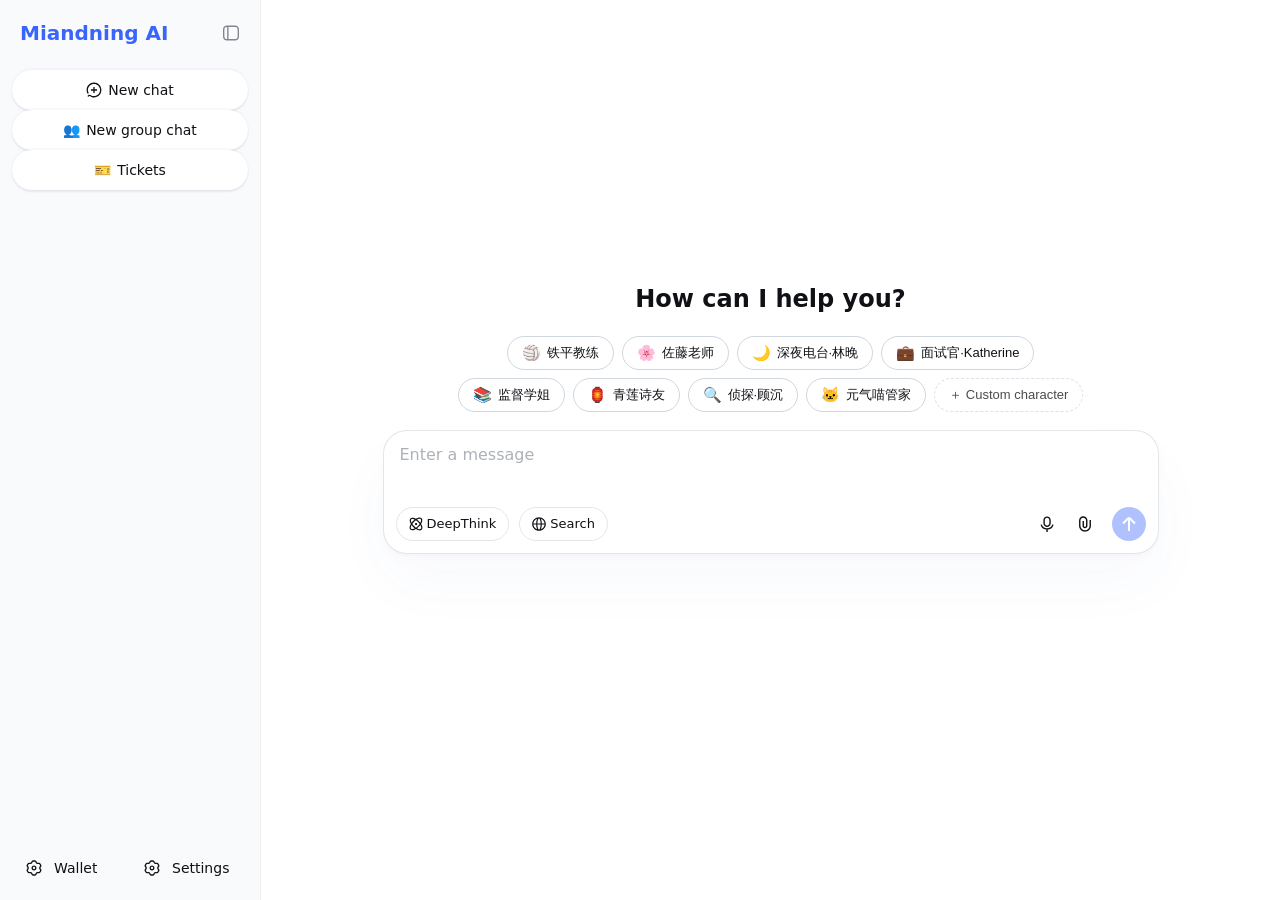
==== static/index.html @ e11ff654 "fix(ui): v28——群聊面板全屏化+计费小字全部移除 站长反馈两项： - 面板全屏化：inset:0 铺满视口（原 860×620 居中浮窗），观感对齐单聊页面，   基础字号 14→15，侧" ====
<!doctype html><html lang="zh-CN"><head><meta charset="utf-8"><meta name="viewport" content="width=device-width,initial-scale=1"><meta name="theme-color" content="#ffffff"><title>Miandning AI</title><meta content="0.1.1" name="application-version"><script defer src="static/js/main.fe540c12.js"></script><script defer src="static/js/group-chat.v6.js"></script><link href="static/css/main.56567ac0.css" rel="stylesheet"></head><body><div id="root"></div></body></html>
---- static/static/css/main.56567ac0.css ----
.trigger-_94788{display:contents}.tooltip-_94788{z-index:2000;box-sizing:border-box;background-color:var(--dsw-alias-tooltip-bg);max-width:calc(100vw - 28px);color:var(--dsw-static-neutral-bluish-00);pointer-events:none;border-radius:10px;padding:4px 8px;font-size:12px;line-height:1.5;position:fixed}[data-ds-dark-theme] .tooltip-_94788{color:var(--dsw-alias-label-primary);box-shadow:0 6px 16px rgba(0,0,0,.08),0 3px 6px -4px rgba(0,0,0,.12),0 9px 28px 8px rgba(0,0,0,.05)}.button-_7c3cd{cursor:pointer;transition:background-color var(--ds-transition-duration) var(--ds-ease-in-out);background-color:transparent;border:none;border-radius:50%;outline:none;flex-shrink:0;justify-content:center;align-items:center;padding:0;font-size:16px;display:inline-flex}.button-_7c3cd:active:not(:disabled){background-color:var(--dsw-alias-interactive-bg-hover)}@media (hover:hover){.button-_7c3cd:hover:not(:disabled){background-color:var(--dsw-alias-interactive-bg-hover)}}.button-_7c3cd:focus-visible{box-shadow:0 0 0 2px var(--dsw-alias-button-primary-fill)}.button-_7c3cd:disabled{cursor:not-allowed;color:var(--dsw-alias-label-caption)}.xs-_7c3cd{width:var(--ds-control-height-xs);height:var(--ds-control-height-xs)}.m-_7c3cd{width:34px;height:34px}.xl-_7c3cd{width:var(--ds-control-height-xl);height:var(--ds-control-height-xl)}.tertiary-_7c3cd{color:var(--dsw-alias-label-tertiary)}.primary-_7c3cd{color:var(--dsw-alias-label-primary)}.logo-cc04e9{background-color:var(--dsw-alias-markdown-citation);border-radius:50%;display:inline-flex;overflow:hidden}.img-cc04e9{object-fit:cover;width:100%;height:100%}.placeholder-cc04e9{background-color:var(--dsw-alias-markdown-citation);justify-content:center;align-items:center;width:100%;height:100%;display:flex}.fallback-cc04e9{color:var(--dsw-alias-label-tertiary)}.fallback-cc04e9 svg{width:70%;height:70%}.group-cc04e9{-webkit-user-select:none;-moz-user-select:none;-ms-user-select:none;user-select:none;margin-left:6px;display:inline-flex}.thumbnail-cc04e9{width:16px;height:16px;box-shadow:0 0 0 1px var(--search-row-site-logo-color,var(--dsw-alias-bg-base)), 0 0 0 1px var(--dsw-alias-bg-base);flex-shrink:0;margin-left:-4px;transition:box-shadow .2s}.thumbnail-cc04e9:first-of-type{margin-left:0}.anchor-a38882{text-decoration:none}.card-a38882{cursor:pointer;flex-direction:column;display:flex}.meta-a38882{padding-top:var(--search-view-card-meta-padding-top,0);font:var(--search-view-card-meta-font,500 12px/17px var(--dsw-font-family));align-items:center;gap:6px;display:flex}.siteIcon-a38882{flex-shrink:0;width:18px;height:18px}.siteName-a38882{text-overflow:ellipsis;white-space:nowrap;color:var(--search-view-card-secondary-color,var(--dsw-alias-label-secondary));overflow:hidden}.divider-a38882{background-color:var(--dsw-alias-border-l3);width:1px;height:12px;margin:0 3px}.date-a38882{color:var(--search-view-card-secondary-color,var(--dsw-alias-label-secondary));flex-shrink:0;font-weight:400}.title-a38882{font:var(--search-view-card-title-font,500 16px/25px var(--dsw-font-family));color:var(--dsw-alias-label-primary);line-clamp:2;-webkit-line-clamp:2;-webkit-box-orient:vertical;margin-top:6px;display:-webkit-box;overflow:hidden}.snippet-a38882{color:var(--search-view-card-secondary-color,var(--dsw-alias-label-secondary));line-clamp:2;-webkit-line-clamp:2;-webkit-box-orient:vertical;margin-top:6px;font-size:13px;line-height:20px;display:-webkit-box;overflow:hidden}.panel-_5cf57{box-sizing:border-box;border-left:1px solid var(--dsw-alias-border-l2);width:calc(50vw - 4rem);max-width:390px;height:100%;color:var(--dsw-alias-label-primary);background:var(--dsw-alias-bg-base);flex-direction:column;flex-shrink:0;display:flex}.header-_5cf57{box-sizing:border-box;border-bottom:1px solid var(--dsw-alias-border-l2);flex-shrink:0;align-items:center;height:60px;padding:0 14px 0 20px;display:flex}.title-_5cf57{text-overflow:ellipsis;white-space:nowrap;flex:1;font-size:14px;font-weight:500;line-height:22px;overflow:hidden}.content-_5cf57{--search-view-card-meta-font:var(--dsw-font-xs-13);--search-view-card-meta-padding-top:2px;--search-view-card-secondary-color:var(--dsw-alias-label-tertiary);--search-view-card-title-font:500 14px/22px var(--dsw-font-family);scrollbar-color:var(--scroll-color) transparent;flex:1;min-height:0;padding:8px;overflow-y:auto}.item-_5cf57{transition:background-color var(--ds-transition-duration) var(--ds-ease-in-out);border-radius:12px;margin-bottom:6px;padding:12px}.item-_5cf57:hover{background:var(--dsw-alias-interactive-bg-hover)}@media not all and (min-width:768px){.panel-_5cf57{z-index:700;border-left:none;width:auto;max-width:none;position:fixed;top:0;bottom:0;left:0;right:0}}.mask-_4f2ab{z-index:1000;cursor:copy;pointer-events:none;-webkit-backdrop-filter:blur(10px);backdrop-filter:blur(10px);background-color:rgba(255,255,255,.7);justify-content:center;align-items:center;display:flex;position:fixed;top:0;bottom:0;left:0;right:0}[data-ds-dark-theme] .mask-_4f2ab{background-color:rgba(39,39,48,.7)}.wrap-_4f2ab{box-sizing:border-box;width:100%;color:var(--dsw-alias-label-primary);text-align:center;flex-direction:column;align-items:center;margin-top:-3%;padding:0 40px;display:flex}.title-_4f2ab{margin-top:16px;font-size:20px;line-height:28px}.desc-_4f2ab{color:var(--dsw-alias-label-tertiary);margin-top:16px;font-size:14px;line-height:22px}.card-_282ec{box-sizing:border-box;border:1px solid var(--dsw-alias-border-l2);background-color:var(--dsw-specific-input-major);cursor:default;border-radius:16px;flex-shrink:0;align-items:center;width:240px;min-height:64px;padding:0 12px 0 14px;transition:background-color .2s ease-in-out;display:flex;position:relative}.card-_282ec:hover .remove-_282ec{opacity:1}.clickable-_282ec{cursor:pointer}.clickable-_282ec:hover{background-color:var(--dsw-alias-interactive-bg-hover)}.editable-_282ec{padding-right:24px}.failed-_282ec{border-color:var(--dsw-alias-state-error-primary)}.failed-_282ec .subCaption-_282ec{color:var(--dsw-alias-state-error-primary)}.icon-_282ec{width:28px;height:28px;color:var(--dsw-alias-label-tertiary);flex-shrink:0;justify-content:center;align-items:center;margin-right:10px;display:flex}.retry-_282ec svg{width:18px;height:18px;color:var(--dsw-alias-label-secondary)}.spinner-_282ec{box-sizing:border-box;border:2px solid var(--dsw-alias-border-l2);border-top-color:var(--dsw-alias-label-tertiary);border-radius:50%;width:16px;height:16px;animation:.8s linear infinite spin-_282ec}@keyframes spin-_282ec{to{transform:rotate(360deg)}}.content-_282ec{-webkit-user-select:none;-moz-user-select:none;-ms-user-select:none;user-select:none;flex:1;min-width:0;padding:10px 0}.caption-_282ec{white-space:nowrap;text-overflow:ellipsis;color:var(--dsw-alias-label-primary);font-size:14px;font-weight:400;line-height:22px;overflow:hidden}.subCaption-_282ec{white-space:nowrap;text-overflow:ellipsis;color:var(--dsw-alias-label-tertiary);font-size:12px;line-height:18px;overflow:hidden}.remove-_282ec{width:18px;height:18px;color:var(--dsw-alias-label-primary-inverted);background-color:var(--dsw-alias-button-contrast-fill);cursor:pointer;opacity:0;border:none;border-radius:50%;justify-content:center;align-items:center;padding:0;transition:opacity .2s ease-in-out;display:flex;position:absolute;top:4px;right:4px}.invalidRemove-_282ec{opacity:1;color:var(--dsw-alias-label-primary-foreground);background-color:var(--dsw-alias-state-error-primary)}.wrapper-ed6f47{--line-height:24px;--input-padding-top:12px;box-sizing:border-box;cursor:text;width:100%;font-size:16px;line-height:var(--line-height);border:1px solid var(--dsw-alias-border-l2-darkmode-thin);background:var(--dsw-specific-input-major);border-radius:24px;flex-direction:column;display:flex;overflow:hidden}.session-ed6f47{box-shadow:0 4px 10px rgba(0,0,0,.02),0 2px 4px rgba(0,0,0,.04)}.home-ed6f47{box-shadow:0 4px 12px rgba(0,0,0,.02),0 2px 2px rgba(72,104,178,.01),0 30px 60px rgba(72,104,178,.03)}[data-ds-dark-theme] .home-ed6f47{box-shadow:none}.attachments-ed6f47{cursor:default;align-items:flex-end;gap:10px;padding:12px 12px 0;display:flex;overflow-x:auto}.attachment-ed6f47{box-sizing:border-box;border:1px solid var(--dsw-alias-border-l2);background-color:var(--dsw-alias-bg-skeleton);border-radius:16px;flex-shrink:0;width:64px;height:64px;position:relative;overflow:hidden}.attachment-ed6f47 img{object-fit:cover;width:100%;height:100%;display:block}.attachment-ed6f47:hover .remove-ed6f47{opacity:1}.uploading-ed6f47{background-color:rgba(0,0,0,.3);position:absolute;top:0;bottom:0;left:0;right:0}.uploading-ed6f47:after{content:"";border:2px solid rgba(255,255,255,.4);border-top-color:#fff;border-radius:50%;width:16px;height:16px;margin:-10px 0 0 -10px;animation:.8s linear infinite spin-ed6f47;position:absolute;top:50%;left:50%}@keyframes spin-ed6f47{to{transform:rotate(360deg)}}.attachmentFailed-ed6f47{border-color:var(--dsw-alias-state-error-primary)}.failed-ed6f47{cursor:pointer;color:var(--dsw-static-neutral-bluish-00);background-color:rgba(0,0,0,.48);border:none;flex-direction:column;justify-content:center;align-items:center;padding:0 3px;display:flex;position:absolute;top:0;bottom:0;left:0;right:0}.failed-ed6f47 svg{width:18px;height:18px}.failedStatic-ed6f47{cursor:default;background-color:rgba(0,0,0,.24);justify-content:flex-end;padding-bottom:7px}.failedReason-ed6f47{text-align:center;word-break:break-word;-webkit-line-clamp:2;-webkit-box-orient:vertical;max-width:100%;margin-top:2px;font-size:11px;font-weight:500;line-height:14px;display:-webkit-box;overflow:hidden}.remove-ed6f47{z-index:1;width:18px;height:18px;color:var(--dsw-alias-label-primary-inverted);background-color:var(--dsw-alias-button-contrast-fill);-webkit-filter:drop-shadow(0 0 .5px rgba(0,0,0,.2));filter:drop-shadow(0 0 .5px rgba(0,0,0,.2));cursor:pointer;opacity:0;transition:opacity var(--ds-transition-duration) var(--ds-ease-in-out);border:none;border-radius:50%;justify-content:center;align-items:center;padding:0;display:flex;position:absolute;top:4px;right:4px}.invalidRemove-ed6f47{opacity:1;color:var(--dsw-alias-label-primary-foreground);background-color:var(--dsw-alias-state-error-primary)}.textareaWrapper-ed6f47{width:100%;position:relative}.textarea-ed6f47,.mirror-ed6f47{box-sizing:border-box;width:100%;min-height:calc(var(--line-height) * 2 + var(--input-padding-top));padding:var(--input-padding-top) 12px 0 16px;font:inherit;line-height:inherit;font-variant-ligatures:no-contextual;word-break:break-word;white-space:pre-wrap;border:none;margin:0;display:block;overflow:auto}.textarea-ed6f47{resize:none;overscroll-behavior:contain;height:100%;color:var(--dsw-alias-label-primary);caret-color:var(--dsw-alias-brand-text);background-color:transparent;outline:none;position:absolute}.textarea-ed6f47::-webkit-input-placeholder{color:var(--dsw-alias-label-caption);-webkit-user-select:none;-moz-user-select:none;-ms-user-select:none;user-select:none}.textarea-ed6f47::-ms-input-placeholder{color:var(--dsw-alias-label-caption);-webkit-user-select:none;-moz-user-select:none;-ms-user-select:none;user-select:none}.textarea-ed6f47::placeholder{color:var(--dsw-alias-label-caption);-webkit-user-select:none;-moz-user-select:none;-ms-user-select:none;user-select:none}.textareaHidden-ed6f47{visibility:hidden}@media not all and (min-width:440px){.textarea-ed6f47,.mirror-ed6f47{min-height:calc(var(--line-height) * 1.25 + var(--input-padding-top))}}.mirror-ed6f47{visibility:hidden;pointer-events:none;max-height:336px}@media not all and (min-width:768px){.wrapper-ed6f47{max-height:calc(var(--app-viewport-height,100dvh) - 120px);flex-shrink:0}.textareaWrapper-ed6f47{min-height:0}.attachments-ed6f47,.functionRow-ed6f47{flex-shrink:0}}.functionRow-ed6f47{align-items:center;gap:8px;margin-top:4px;padding:12px;display:flex}.toggles-ed6f47{flex:1;align-items:center;gap:10px;min-width:0;display:flex}.collapsedToggles-ed6f47 .toggleLabel-ed6f47{display:none}.toggle-ed6f47{border:1px solid var(--dsw-alias-border-l2);height:34px;color:var(--dsw-alias-label-primary);font:inherit;white-space:nowrap;cursor:pointer;-webkit-user-select:none;-moz-user-select:none;-ms-user-select:none;user-select:none;background-color:transparent;border-radius:18px;flex-shrink:0;justify-content:center;align-items:center;gap:4px;padding:0 12px;font-size:13px;font-weight:500;line-height:20px;transition-property:border,background;transition-duration:.2s;display:inline-flex}.toggle-ed6f47:hover:not(:disabled){background-color:var(--dsw-alias-interactive-bg-hover)}.toggle-ed6f47:disabled{opacity:.4;cursor:not-allowed}.toggle-ed6f47.selected-ed6f47{background-color:var(--dsw-alias-button-ghost-active-fill);color:var(--dsw-alias-brand-text);border-color:var(--dsw-alias-button-ghost-active-border)}.toggle-ed6f47.selected-ed6f47:hover{background-color:var(--dsw-alias-button-ghost-active-hover)}.right-ed6f47{flex-shrink:0;align-items:center;gap:4px;margin-left:auto;display:flex}.sendButton-ed6f47{background:var(--dsw-alias-button-primary-fill);width:34px;height:34px;color:var(--dsw-static-neutral-bluish-00);cursor:pointer;border:none;border-radius:50%;flex-shrink:0;justify-content:center;align-items:center;margin-left:6px;padding:0;transition:background .2s;display:flex}.sendButton-ed6f47:not(.disabled-ed6f47):hover{background:var(--dsw-alias-button-primary-hover)}.sendButton-ed6f47.disabled-ed6f47{opacity:.4;cursor:not-allowed}.timer-_1bdad{color:var(--dsw-alias-label-caption);font-variant-numeric:tabular-nums;white-space:nowrap;flex-shrink:0;align-items:center;font-size:12px;line-height:17px;display:inline-flex}@media not all and (min-width:768px){.timer-_1bdad{display:none}}.button-_1bdad{width:34px;height:34px;color:var(--dsw-alias-label-primary);cursor:pointer;transition:background-color var(--ds-transition-duration) var(--ds-ease-in-out);background-color:transparent;border:none;border-radius:50%;outline:none;flex-shrink:0;justify-content:center;align-items:center;padding:0;display:inline-flex}.button-_1bdad:active:not(.recording-_1bdad):not(.disabled-_1bdad){background-color:var(--dsw-alias-interactive-bg-hover)}@media (hover:hover){.button-_1bdad:hover:not(.recording-_1bdad):not(.disabled-_1bdad){background-color:var(--dsw-alias-interactive-bg-hover)}}.button-_1bdad:focus-visible{box-shadow:0 0 0 2px var(--dsw-alias-button-primary-fill)}.disabled-_1bdad{color:var(--dsw-alias-label-caption);cursor:not-allowed}.active-_1bdad{justify-content:center;align-items:center;width:26px;height:26px;display:flex;position:relative}.halo-_1bdad{background-color:var(--dsw-alias-brand-primary);opacity:.2;border-radius:50%;animation:.15s ease-out both haloEnter-_1bdad,1.8s ease-in-out .15s infinite haloBreath-_1bdad;position:absolute;top:0;bottom:0;left:0;right:0}.core-_1bdad{background-color:var(--dsw-alias-brand-primary);opacity:.75;border-radius:50%;animation:.2s ease-out .14s both coreEnter-_1bdad;position:absolute;top:2px;bottom:2px;left:2px;right:2px}.outline-_1bdad{color:var(--dsw-alias-brand-primary);animation:.12s ease-out .14s both fadeOut-_1bdad;display:flex;position:absolute}.glyph-_1bdad{color:var(--dsw-static-neutral-bluish-00);animation:.1s ease-out .26s both fadeIn-_1bdad;display:flex;position:relative}@keyframes haloEnter-_1bdad{0%{opacity:0;transform:scale(.6)}to{opacity:.2;transform:scale(1)}}@keyframes haloBreath-_1bdad{0%,to{scale:1}50%{scale:1.1}}@keyframes coreEnter-_1bdad{0%{opacity:0;transform:scale(.6)}to{opacity:.75;transform:scale(1)}}@keyframes fadeOut-_1bdad{to{opacity:0}}@keyframes fadeIn-_1bdad{0%{opacity:0}}@media (prefers-reduced-motion:reduce){.halo-_1bdad,.core-_1bdad,.glyph-_1bdad{animation:none}.outline-_1bdad{display:none}.halo-_1bdad{scale:none}}.loading-_1bdad{box-sizing:border-box;border:1.5px solid var(--dsw-alias-border-l2);border-top-color:var(--dsw-alias-label-tertiary);border-radius:50%;width:14px;height:14px;animation:.8s linear infinite spin-_1bdad}@keyframes spin-_1bdad{to{transform:rotate(360deg)}}.spectrum-_62476{opacity:.7;pointer-events:none;justify-content:center;align-items:center;gap:3px;height:36px;display:flex;position:absolute;top:calc(50% + 8px);left:16px;right:12px;translate:0 -50%}.bar-_62476{background-color:var(--dsw-alias-button-info-hover,#679efe);transform-origin:50%;will-change:transform;border-radius:1px;flex-shrink:0;width:2px;height:5px}.button-_074b8{box-sizing:border-box;min-width:72px;font:inherit;cursor:pointer;white-space:nowrap;-webkit-user-select:none;-moz-user-select:none;-ms-user-select:none;user-select:none;transition:background-color var(--ds-transition-duration) var(--ds-ease-in-out), opacity var(--ds-transition-duration) var(--ds-ease-in-out);border:1px solid transparent;border-radius:4096px;outline:none;justify-content:center;align-items:center;padding:0 14px;font-size:14px;font-weight:500;line-height:22px;display:inline-flex}.button-_074b8:focus-visible{box-shadow:0 0 0 2px var(--dsw-alias-button-primary-fill)}.button-_074b8:disabled{opacity:.45;cursor:not-allowed}.l-_074b8{height:var(--ds-control-height-l)}.m-_074b8{height:var(--ds-control-height-m);gap:4px}.m-_074b8 svg{width:14px;height:14px}.s-_074b8{height:var(--ds-control-height-s);min-width:58px}.block-_074b8{width:100%}.primary-_074b8{color:var(--dsw-alias-label-primary-foreground);background-color:var(--dsw-alias-button-primary-fill)}.primary-_074b8:hover:not(:disabled){background-color:var(--dsw-alias-button-primary-hover)}.outlined-_074b8{color:var(--dsw-alias-label-primary);border-color:var(--dsw-alias-border-l2);background-color:transparent;font-weight:400}.outlined-_074b8:hover:not(:disabled){background-color:var(--dsw-alias-interactive-bg-hover)}.danger-_074b8{color:var(--dsw-static-neutral-bluish-00);background-color:var(--dsw-alias-state-error-primary)}.danger-_074b8:hover:not(:disabled){background-color:var(--dsw-alias-state-error-secondary)}.dangerOutlined-_074b8{color:var(--dsw-alias-state-error-primary);border-color:var(--dsw-alias-state-error-primary);background-color:transparent;font-weight:400}.dangerOutlined-_074b8:hover:not(:disabled){background-color:var(--dsw-alias-interactive-bg-hover-danger)}.dangerOutlined-_074b8:focus-visible{box-shadow:0 0 0 2px var(--dsw-alias-state-error-primary)}.card-bab5a2{z-index:950;box-sizing:border-box;border:1px solid var(--dsw-alias-border-inverted);background:var(--dsw-specific-menu);max-width:355px;box-shadow:var(--dsw-shadow-lv3);border-radius:12px;padding:16px;position:fixed}.container-_094a5{justify-content:space-between;align-items:center;width:100%;padding:6px;display:flex}.name-_094a5{color:var(--dsw-alias-label-primary);font-family:var(--ds-font-family-code);margin-left:8px;font-size:12px;line-height:18px}.button-_094a5{height:28px;color:var(--dsw-alias-label-secondary);font:inherit;cursor:pointer;-webkit-user-select:none;-moz-user-select:none;-ms-user-select:none;user-select:none;background:0 0;border:none;border-radius:8px;align-items:center;gap:3px;padding:0 10px;font-size:13px;line-height:20px;display:inline-flex}.button-_094a5:active{background-color:var(--dsw-alias-interactive-bg-hover)}@media (hover:hover){.button-_094a5:hover{background-color:var(--dsw-alias-interactive-bg-hover)}}.button-_094a5 svg{width:14px;height:14px}.ds-markdown{font:var(--dsw-font-markdown-base);color:var(--dsw-alias-label-primary)}.ds-markdown strong{font-weight:600}.ds-markdown img{max-width:100%}.ds-markdown h1{font:var(--dsw-font-markdown-h1)}.ds-markdown h2{font:var(--dsw-font-markdown-h2)}.ds-markdown h3{font:var(--dsw-font-markdown-h3)}.ds-markdown h4{font:var(--dsw-font-markdown-h4)}.ds-markdown h5,.ds-markdown h6{font:var(--dsw-font-markdown-base-strong)}.ds-markdown h1 strong,.ds-markdown h2 strong,.ds-markdown h3 strong,.ds-markdown h4 strong,.ds-markdown h5 strong,.ds-markdown h6 strong{font-weight:inherit}.ds-markdown h1,.ds-markdown h2,.ds-markdown h3{margin:32px 0 16px}.ds-markdown h4,.ds-markdown h5,.ds-markdown h6,.ds-markdown .ds-markdown-paragraph{margin:16px 0}.ds-markdown h4+ul,.ds-markdown h5+ul,.ds-markdown h6+ul,.ds-markdown h4+ol,.ds-markdown h5+ol,.ds-markdown h6+ol{margin-top:8px}:is(.ds-markdown h4:has(+ul),.ds-markdown h5:has(+ul),.ds-markdown h6:has(+ul),.ds-markdown h4:has(+ol),.ds-markdown h5:has(+ol),.ds-markdown h6:has(+ol)){margin-bottom:8px}.ds-markdown a:not(.ds-a){color:var(--dsw-alias-brand-text);transition:box-shadow var(--ds-transition-duration) var(--ds-ease-in-out);border:2px solid rgba(255,255,255,0);border-width:2px 3px;margin-left:-3px;margin-right:-3px;text-decoration:none;position:relative}.ds-markdown a:not(.ds-a):hover,.ds-markdown a:not(.ds-a) :focus{-webkit-text-decoration:underline var(--dsw-alias-brand-text);-webkit-text-decoration:underline var(--dsw-alias-brand-text);text-decoration:underline var(--dsw-alias-brand-text);outline:none}.ds-markdown a:not(.ds-a):focus-visible{box-shadow:0 0 0 2px var(--dsw-alias-brand-text)}.ds-markdown li>ul,.ds-markdown li>ol{margin-top:4px}.ds-markdown ul,.ds-markdown ol{margin:16px 0;padding-left:18px}.ds-markdown li:not(:first-child){margin-top:6px}.ds-markdown li::marker{color:var(--dsw-alias-label-secondary);line-height:28px}.ds-markdown ul>.ds-markdown-task-list-item{list-style:none}.ds-markdown ul>.ds-markdown-task-list-item>.ds-markdown-task-checkbox{margin-left:-18px}.ds-markdown .ds-markdown-task-list-item>.ds-markdown-task-checkbox{color:var(--dsw-alias-label-secondary)}.ds-markdown .ds-markdown-task-list-item>.ds-markdown-task-checkbox+.ds-markdown-paragraph{display:inline}.ds-markdown ul ol,.ds-markdown ol ol{padding-left:0;list-style-position:inside}:is(.ds-markdown ul ol,.ds-markdown ol ol) li p{display:inline}.ds-markdown hr{background:var(--dsw-alias-border-l2);border:none;height:1px;margin:32px 0;display:block}.ds-markdown blockquote{border-left:2px solid var(--dsw-alias-label-caption);margin:16px 0 0;padding-left:14px}.ds-markdown table{border-collapse:collapse;width:-webkit-max-content;width:-moz-max-content;width:max-content;max-width:-webkit-max-content;max-width:-moz-max-content;max-width:max-content}.ds-markdown th{border-bottom:1px solid var(--dsw-alias-border-l3);font:var(--dsw-font-markdown-table-head);border-top:none;min-width:100px;max-width:min(30vw,320px);padding:10px 16px}.ds-markdown th:not(:-webkit-any(:lang(ae),:lang(ar),:lang(arc),:lang(bcc),:lang(bqi),:lang(ckb),:lang(dv),:lang(fa),:lang(glk),:lang(he),:lang(ku),:lang(mzn),:lang(nqo),:lang(pnb),:lang(ps),:lang(sd),:lang(ug),:lang(ur),:lang(yi))){text-align:left}.ds-markdown th:not(:-moz-any(:lang(ae),:lang(ar),:lang(arc),:lang(bcc),:lang(bqi),:lang(ckb),:lang(dv),:lang(fa),:lang(glk),:lang(he),:lang(ku),:lang(mzn),:lang(nqo),:lang(pnb),:lang(ps),:lang(sd),:lang(ug),:lang(ur),:lang(yi))){text-align:left}.ds-markdown th:not(:is(:lang(ae),:lang(ar),:lang(arc),:lang(bcc),:lang(bqi),:lang(ckb),:lang(dv),:lang(fa),:lang(glk),:lang(he),:lang(ku),:lang(mzn),:lang(nqo),:lang(pnb),:lang(ps),:lang(sd),:lang(ug),:lang(ur),:lang(yi))){text-align:left}.ds-markdown th:-webkit-any(:lang(ae),:lang(ar),:lang(arc),:lang(bcc),:lang(bqi),:lang(ckb),:lang(dv),:lang(fa),:lang(glk),:lang(he),:lang(ku),:lang(mzn),:lang(nqo),:lang(pnb),:lang(ps),:lang(sd),:lang(ug),:lang(ur),:lang(yi)){text-align:right}.ds-markdown th:-moz-any(:lang(ae),:lang(ar),:lang(arc),:lang(bcc),:lang(bqi),:lang(ckb),:lang(dv),:lang(fa),:lang(glk),:lang(he),:lang(ku),:lang(mzn),:lang(nqo),:lang(pnb),:lang(ps),:lang(sd),:lang(ug),:lang(ur),:lang(yi)){text-align:right}.ds-markdown th:is(:lang(ae),:lang(ar),:lang(arc),:lang(bcc),:lang(bqi),:lang(ckb),:lang(dv),:lang(fa),:lang(glk),:lang(he),:lang(ku),:lang(mzn),:lang(nqo),:lang(pnb),:lang(ps),:lang(sd),:lang(ug),:lang(ur),:lang(yi)){text-align:right}.ds-markdown th:first-child{padding-left:0}.ds-markdown td{border-bottom:1px solid var(--dsw-alias-border-l2);font:var(--dsw-font-markdown-table);min-width:100px;max-width:min(30vw,320px);padding:10px 16px}.ds-markdown td:first-child{padding-left:0}.ds-markdown td:last-child{padding-right:0}.ds-markdown pre{font-family:var(--ds-font-family-code);margin:16px 0;overflow:auto}.ds-markdown code{box-sizing:border-box;font:var(--dsw-font-markdown-code);font-family:var(--ds-font-family-code);background-color:var(--dsw-alias-markdown-inline-code);border-radius:6px;align-items:center;padding:0 5px;display:inline-flex;font-size:.875em!important}:is(.ds-markdown h1,.ds-markdown h2,.ds-markdown h3,.ds-markdown h4,.ds-markdown h5,.ds-markdown h6) code{font:inherit;font-family:var(--ds-font-family-code)}.ds-markdown table code{font-size:13px}.ds-markdown-math.katex-display{text-align:center;max-width:100%;padding:4px;display:block;overflow-x:auto;overflow-y:hidden}.ds-markdown>* .ds-markdown-math{margin:16px 0}.ds-markdown>* .ds-markdown-math:first-child{margin-top:0}.ds-markdown>* .ds-markdown-math:last-child{margin-bottom:0}.ds-markdown li>.ds-markdown-paragraph{margin:8px 0}.ds-markdown li>:first-child{margin-top:0}.ds-markdown li>:last-child:not(.md-code-block){margin-bottom:0}.ds-markdown .ds-markdown-paragraph:first-child{margin-top:0!important}.ds-markdown .ds-markdown-paragraph:last-child{margin-bottom:0!important}.ds-markdown>:first-child{margin-top:0!important}.ds-markdown>:last-child{margin-bottom:0!important}.ds-markdown-html{font-family:var(--ds-font-family-code)}.ds-markdown-cite{font-variant:tabular-nums;min-width:14px;height:14px;box-shadow:inset 0 0 0 .5px var(--dsw-alias-border-l1);box-sizing:border-box;-webkit-user-select:none;-moz-user-select:none;-ms-user-select:none;user-select:none;white-space:nowrap;background:var(--dsw-alias-markdown-placeholder);font:500 9px/14px var(--ds-font-family-code);color:var(--dsw-alias-label-tertiary);cursor:pointer;border-radius:6px 6px 6px 0;flex-shrink:0;justify-content:center;align-items:center;margin:0 2px;padding:0 4px;display:inline-flex;position:relative;top:-5px}.ds-markdown-cite+.ds-markdown-cite{margin-left:0}.ds-markdown-cite:hover{background:var(--dsw-alias-markdown-citation)}.ds-markdown .md-code-block{margin:16px 0}.md-code-block{--dsl-code-block-banner-background-color:var(--dsw-alias-markdown-code-block-banner);--dsl-code-block-border-radius:12px;--dsl-code-block-banner-font:var(--dsw-font-xs-13);--dsl-code-block-content-font:var(--dsw-font-markdown-code-block);color:var(--dsw-alias-label-primary);background:var(--dsw-alias-markdown-code-block);border-radius:var(--dsl-code-block-border-radius)}.md-code-block:not(:last-child){margin-bottom:11px}.md-code-block-banner{background:var(--dsl-code-block-banner-background-color);font:var(--dsl-code-block-banner-font);border-top-left-radius:var(--dsl-code-block-border-radius);border-top-right-radius:var(--dsl-code-block-border-radius);justify-content:space-between;display:flex}.md-code-block>pre{font:var(--dsl-code-block-content-font);white-space:pre-wrap;word-break:break-all;padding:16px;margin:0!important}.markdown-table-wrapper{overflow-x:auto}.md-code-block-switch{gap:4px;display:flex}.md-code-block-switch [aria-pressed=true]{background:var(--dsw-alias-markdown-code-block);color:var(--dsw-alias-label-primary)}.md-mermaid-diagram{text-align:center;padding:16px;overflow:auto}.md-mermaid-diagram>svg{max-width:100%;height:auto;margin:0 auto;display:block}.md-mermaid-status{min-height:160px;color:var(--dsw-alias-label-secondary);justify-content:center;align-items:center;padding:16px;font-size:14px;display:flex}body.dark .md-code-block .token.comment,body.dark .md-code-block .token.prolog,body.dark .md-code-block .token.doctype,body.dark .md-code-block .token.cdata{color:#8da1b9}body.dark .md-code-block .token.punctuation{color:#e3eaf2}body.dark .md-code-block .token.delimiter.important,body.dark .md-code-block .token.selector .parent,body.dark .md-code-block .token.tag,body.dark .md-code-block .token.tag .token.punctuation{color:#6cc}body.dark .md-code-block .token.attr-name,body.dark .md-code-block .token.boolean,body.dark .md-code-block .token.boolean.important,body.dark .md-code-block .token.number,body.dark .md-code-block .token.constant,body.dark .md-code-block .token.selector .token.attribute{color:#e6d37a}body.dark .md-code-block .token.class-name,body.dark .md-code-block .token.key,body.dark .md-code-block .token.parameter,body.dark .md-code-block .token.property,body.dark .md-code-block .token.property-access,body.dark .md-code-block .token.variable{color:#6cb8e6}body.dark .md-code-block .token.attr-value,body.dark .md-code-block .token.inserted,body.dark .md-code-block .token.color,body.dark .md-code-block .token.selector .token.value,body.dark .md-code-block .token.string,body.dark .md-code-block .token.string .token.url-link{color:#91d076}body.dark .md-code-block .token.builtin,body.dark .md-code-block .token.keyword-array,body.dark .md-code-block .token.package,body.dark .md-code-block .token.regex{color:#f4adf4}body.dark .md-code-block .token.function,body.dark .md-code-block .token.selector .token.class,body.dark .md-code-block .token.selector .token.id{color:#c699e3}body.dark .md-code-block .token.atrule .token.rule,body.dark .md-code-block .token.combinator,body.dark .md-code-block .token.keyword,body.dark .md-code-block .token.operator,body.dark .md-code-block .token.pseudo-class,body.dark .md-code-block .token.pseudo-element,body.dark .md-code-block .token.selector,body.dark .md-code-block .token.unit{color:#e9ae7e}body.dark .md-code-block .token.deleted,body.dark .md-code-block .token.important{color:#cd6660}body.dark .md-code-block .token.keyword-this,body.dark .md-code-block .token.this{color:#6cb8e6}body.dark .md-code-block .token.important,body.dark .md-code-block .token.keyword-this,body.dark .md-code-block .token.this,body.dark .md-code-block .token.bold{font-weight:700}body.dark .md-code-block .token.delimiter.important{font-weight:inherit}body.dark .md-code-block .token.italic{font-style:italic}body.dark .md-code-block .token.entity{cursor:help}body.dark .md-code-block .language-markdown .token.title,body.dark .md-code-block .language-markdown .token.title .token.punctuation{color:#6cb8e6;font-weight:700}body.dark .md-code-block .language-markdown .token.blockquote.punctuation{color:#f4adf4}body.dark .md-code-block .language-markdown .token.code{color:#6cc}body.dark .md-code-block .language-markdown .token.hr.punctuation{color:#6cb8e6}body.dark .md-code-block .language-markdown .token.url .token.content{color:#91d076}body.dark .md-code-block .language-markdown .token.url-link{color:#e6d37a}body.dark .md-code-block .language-markdown .token.list.punctuation{color:#f4adf4}body.dark .md-code-block .language-markdown .token.table-header,body.dark .md-code-block .language-json .token.operator{color:#e3eaf2}body.dark .md-code-block .language-scss .token.variable{color:#6cc}body.dark .md-code-block .token.token.tab:not(:empty):before,body.dark .md-code-block .token.token.cr:before,body.dark .md-code-block .token.token.lf:before,body.dark .md-code-block .token.token.space:before{color:#8da1b9}body.dark .md-code-block div.code-toolbar>.toolbar.toolbar>.toolbar-item>a,body.dark .md-code-block div.code-toolbar>.toolbar.toolbar>.toolbar-item>button{color:#111b27;background:#6cb8e6}body.dark .md-code-block div.code-toolbar>.toolbar.toolbar>.toolbar-item>a:hover,body.dark .md-code-block div.code-toolbar>.toolbar.toolbar>.toolbar-item>a:focus,body.dark .md-code-block div.code-toolbar>.toolbar.toolbar>.toolbar-item>button:hover,body.dark .md-code-block div.code-toolbar>.toolbar.toolbar>.toolbar-item>button:focus{color:#111b27;background:rgba(108,184,230,.855);text-decoration:none}body.dark .md-code-block div.code-toolbar>.toolbar.toolbar>.toolbar-item>span,body.dark .md-code-block div.code-toolbar>.toolbar.toolbar>.toolbar-item>span:hover,body.dark .md-code-block div.code-toolbar>.toolbar.toolbar>.toolbar-item>span:focus{color:#111b27;background:#8da1b9}body.dark .md-code-block .line-highlight.line-highlight{background:linear-gradient(90deg,rgba(60,82,109,.373) 70%,rgba(60,82,109,.333))}body.dark .md-code-block .line-highlight.line-highlight:before,body.dark .md-code-block .line-highlight.line-highlight[data-end]:after{color:#111b27;background-color:#8da1b9;box-shadow:0 1px #3c526d}body.dark .md-code-block pre[id].linkable-line-numbers.linkable-line-numbers span.line-numbers-rows>span:hover:before{background-color:rgba(141,161,185,.094)}body.dark .md-code-block .line-numbers.line-numbers .line-numbers-rows{background:rgba(11,18,27,.48);border-right:1px solid #0b121b}body.dark .md-code-block .line-numbers .line-numbers-rows>span:before{color:rgba(141,161,185,.855)}body.dark .md-code-block .rainbow-braces .token.token.punctuation.brace-level-1,body.dark .md-code-block .rainbow-braces .token.token.punctuation.brace-level-5,body.dark .md-code-block .rainbow-braces .token.token.punctuation.brace-level-9{color:#e6d37a}body.dark .md-code-block .rainbow-braces .token.token.punctuation.brace-level-2,body.dark .md-code-block .rainbow-braces .token.token.punctuation.brace-level-6,body.dark .md-code-block .rainbow-braces .token.token.punctuation.brace-level-10{color:#f4adf4}body.dark .md-code-block .rainbow-braces .token.token.punctuation.brace-level-3,body.dark .md-code-block .rainbow-braces .token.token.punctuation.brace-level-7,body.dark .md-code-block .rainbow-braces .token.token.punctuation.brace-level-11{color:#6cb8e6}body.dark .md-code-block .rainbow-braces .token.token.punctuation.brace-level-4,body.dark .md-code-block .rainbow-braces .token.token.punctuation.brace-level-8,body.dark .md-code-block .rainbow-braces .token.token.punctuation.brace-level-12{color:#c699e3}body.dark .md-code-block pre.diff-highlight>code .token.token.deleted:not(.prefix),body.dark .md-code-block pre>code.diff-highlight .token.token.deleted:not(.prefix){background-color:rgba(205,102,96,.12)}body.dark .md-code-block pre.diff-highlight>code .token.token.inserted:not(.prefix),body.dark .md-code-block pre>code.diff-highlight .token.token.inserted:not(.prefix){background-color:rgba(145,208,118,.12)}body.dark .md-code-block .command-line .command-line-prompt{border-right:1px solid #0b121b}body.dark .md-code-block .command-line .command-line-prompt>span:before{color:rgba(141,161,185,.855)}body.light .md-code-block .token.comment,body.light .md-code-block .token.prolog,body.light .md-code-block .token.cdata{color:#a0a1a7}body.light .md-code-block .token.doctype,body.light .md-code-block .token.punctuation,body.light .md-code-block .token.entity{color:#383a42}body.light .md-code-block .token.attr-name,body.light .md-code-block .token.class-name,body.light .md-code-block .token.boolean,body.light .md-code-block .token.constant,body.light .md-code-block .token.number,body.light .md-code-block .token.atrule{color:#b76b01}body.light .md-code-block .token.keyword{color:#a626a4}body.light .md-code-block .token.property,body.light .md-code-block .token.tag,body.light .md-code-block .token.symbol,body.light .md-code-block .token.deleted,body.light .md-code-block .token.important{color:#e45649}body.light .md-code-block .token.selector,body.light .md-code-block .token.string,body.light .md-code-block .token.char,body.light .md-code-block .token.builtin,body.light .md-code-block .token.inserted,body.light .md-code-block .token.regex,body.light .md-code-block .token.attr-value,body.light .md-code-block .token.attr-value>.token.punctuation{color:#50a14f}body.light .md-code-block .token.variable,body.light .md-code-block .token.operator,body.light .md-code-block .token.function{color:#4078f2}body.light .md-code-block .token.url{color:#0184bc}body.light .md-code-block .token.attr-value>.token.punctuation.attr-equals,body.light .md-code-block .token.special-attr>.token.attr-value>.token.value.css{color:#383a42}body.light .md-code-block .language-css .token.selector{color:#e45649}body.light .md-code-block .language-css .token.property{color:#383a42}body.light .md-code-block .language-css .token.function,body.light .md-code-block .language-css .token.url>.token.function{color:#0184bc}body.light .md-code-block .language-css .token.url>.token.string.url{color:#50a14f}body.light .md-code-block .language-css .token.important,body.light .md-code-block .language-css .token.atrule .token.rule,body.light .md-code-block .language-javascript .token.operator{color:#a626a4}body.light .md-code-block .language-javascript .token.template-string>.token.interpolation>.token.interpolation-punctuation.punctuation{color:#ca1243}body.light .md-code-block .language-json .token.operator{color:#383a42}body.light .md-code-block .language-json .token.null.keyword{color:#b76b01}body.light .md-code-block .language-markdown .token.url,body.light .md-code-block .language-markdown .token.url>.token.operator,body.light .md-code-block .language-markdown .token.url-reference.url>.token.string{color:#383a42}body.light .md-code-block .language-markdown .token.url>.token.content{color:#4078f2}body.light .md-code-block .language-markdown .token.url>.token.url,body.light .md-code-block .language-markdown .token.url-reference.url{color:#0184bc}body.light .md-code-block .language-markdown .token.blockquote.punctuation,body.light .md-code-block .language-markdown .token.hr.punctuation{color:#a0a1a7;font-style:italic}body.light .md-code-block .language-markdown .token.code-snippet{color:#50a14f}body.light .md-code-block .language-markdown .token.bold .token.content{color:#b76b01}body.light .md-code-block .language-markdown .token.italic .token.content{color:#a626a4}body.light .md-code-block .language-markdown .token.strike .token.content,body.light .md-code-block .language-markdown .token.strike .token.punctuation,body.light .md-code-block .language-markdown .token.list.punctuation,body.light .md-code-block .language-markdown .token.title.important>.token.punctuation{color:#e45649}body.light .md-code-block .token.bold{font-weight:700}body.light .md-code-block .token.comment,body.light .md-code-block .token.italic{font-style:italic}body.light .md-code-block .token.entity{cursor:help}body.light .md-code-block .token.namespace{opacity:.8}body.light .md-code-block .token.token.tab:not(:empty):before,body.light .md-code-block .token.token.cr:before,body.light .md-code-block .token.token.lf:before,body.light .md-code-block .token.token.space:before{color:rgba(56,58,66,.2)}.bars-_7573f{display:block}.loading-_7573f .bar-_7573f{fill:var(--dsw-static-neutral-300)}[data-ds-dark-theme] .loading-_7573f .bar-_7573f{fill:var(--dsw-static-neutral-550)}.sweep-_7573f{fill:#000;fill-opacity:0;animation-duration:1.5s;animation-timing-function:linear;animation-iteration-count:infinite}.sweep1-_7573f{animation-name:tts-sweep-1-_7573f}.sweep2-_7573f{animation-name:tts-sweep-2-_7573f}.sweep3-_7573f{animation-name:tts-sweep-3-_7573f}.sweep4-_7573f{animation-name:tts-sweep-4-_7573f}@keyframes tts-sweep-1-_7573f{0%{fill-opacity:.4}4.17%{fill-opacity:.38}8.33%{fill-opacity:.325}12.5%{fill-opacity:.25}16.67%{fill-opacity:.174}20.83%{fill-opacity:.109}25%{fill-opacity:.061}29.17%{fill-opacity:.031}33.33%{fill-opacity:.014}37.5%{fill-opacity:.006}41.67%{fill-opacity:.002}45.83%,to{fill-opacity:0}}@keyframes tts-sweep-2-_7573f{0%{fill-opacity:.014}4.17%{fill-opacity:.031}8.33%{fill-opacity:.061}12.5%{fill-opacity:.109}16.67%{fill-opacity:.174}20.83%{fill-opacity:.25}25%{fill-opacity:.325}29.17%{fill-opacity:.38}33.33%{fill-opacity:.4}37.5%{fill-opacity:.38}41.67%{fill-opacity:.325}45.83%{fill-opacity:.25}50%{fill-opacity:.174}54.17%{fill-opacity:.109}58.33%{fill-opacity:.061}62.5%{fill-opacity:.031}66.67%{fill-opacity:.014}70.83%{fill-opacity:.006}75%{fill-opacity:.002}79.17%,to{fill-opacity:0}}@keyframes tts-sweep-3-_7573f{0%,20.83%{fill-opacity:0}25%{fill-opacity:.002}29.17%{fill-opacity:.006}33.33%{fill-opacity:.014}37.5%{fill-opacity:.031}41.67%{fill-opacity:.061}45.83%{fill-opacity:.109}50%{fill-opacity:.174}54.17%{fill-opacity:.25}58.33%{fill-opacity:.325}62.5%{fill-opacity:.38}66.67%{fill-opacity:.4}70.83%{fill-opacity:.38}75%{fill-opacity:.325}79.17%{fill-opacity:.25}83.33%{fill-opacity:.174}87.5%{fill-opacity:.109}91.67%{fill-opacity:.061}95.83%{fill-opacity:.031}to{fill-opacity:.014}}@keyframes tts-sweep-4-_7573f{0%,54.17%{fill-opacity:0}58.33%{fill-opacity:.002}62.5%{fill-opacity:.006}66.67%{fill-opacity:.014}70.83%{fill-opacity:.031}75%{fill-opacity:.061}79.17%{fill-opacity:.109}83.33%{fill-opacity:.174}87.5%{fill-opacity:.25}91.67%{fill-opacity:.325}95.83%{fill-opacity:.38}to{fill-opacity:.4}}.playing-_7573f{animation:.15s cubic-bezier(.22,1,.36,1) tts-settle-_7573f}.playing-_7573f .bar-_7573f{fill:var(--dsw-alias-brand-primary)}@keyframes tts-settle-_7573f{0%{transform:scaleY(.2857)}to{transform:scaleY(1)}}@media (prefers-reduced-motion:reduce){.playing-_7573f,.sweep-_7573f{animation:none}}.area-_3d93a{margin-bottom:10px}.title-_3d93a{height:34px;color:var(--dsw-alias-label-secondary);cursor:pointer;-webkit-user-select:none;-moz-user-select:none;-ms-user-select:none;user-select:none;align-items:center;margin-bottom:2px;transition:color .2s;display:flex}.title-_3d93a:hover{color:var(--dsw-alias-label-primary)}.titleIcon-_3d93a{color:var(--dsw-alias-brand-primary);margin-right:6px;display:flex}.stoppedIcon-_3d93a{color:var(--dsw-alias-label-tertiary)}.titleText-_3d93a{font:var(--dsw-font-markdown-base);margin-right:6px}.shimmer-_3d93a{color:transparent;background:linear-gradient(90deg, var(--dsw-alias-label-secondary) 0%, var(--dsw-alias-label-secondary) 40%, var(--dsw-alias-label-caption) 50%, var(--dsw-alias-label-secondary) 60%, var(--dsw-alias-label-secondary) 100%) 0 0 / 300% 100%;-webkit-background-clip:text;background-clip:text;animation:2s ease-out infinite shimmer-_3d93a}@keyframes shimmer-_3d93a{0%{background-position:100% 0}to{background-position:0 0}}:-webkit-any(.withLine-_3d93a,.content-_3d93a):after{content:"";background-color:var(--dsw-alias-label-dimmed);width:1px;height:calc(100% - 24px);position:absolute;top:31px;left:7.5px}:-moz-any(.withLine-_3d93a,.content-_3d93a):after{content:"";background-color:var(--dsw-alias-label-dimmed);width:1px;height:calc(100% - 24px);position:absolute;top:31px;left:7.5px}:is(.withLine-_3d93a,.content-_3d93a):after{content:"";background-color:var(--dsw-alias-label-dimmed);width:1px;height:calc(100% - 24px);position:absolute;top:31px;left:7.5px}.content-_3d93a{padding:5px 0 5px 22px;position:relative}.content-_3d93a.lastItem-_3d93a{padding-bottom:0}.content-_3d93a.lastItem-_3d93a:after{height:calc(100% - 32px)}.dot-_3d93a{justify-content:center;align-items:center;width:16px;height:16px;display:inline-flex;position:absolute;top:9px;left:0}.dotInner-_3d93a{background:var(--dsw-alias-brand-primary);border-radius:50%;width:5px;height:5px;animation:1.5s linear infinite pulse-_3d93a}.dotInner-_3d93a.inactive-_3d93a{background-color:var(--dsw-alias-label-tertiary);animation:none}@keyframes pulse-_3d93a{0%{animation-timing-function:ease-out;transform:scale(1)}40%{animation-timing-function:linear;transform:scale(1.3)}60%{animation-timing-function:ease-out;transform:scale(1.3)}to{transform:scale(1)}}.rowIcon-_3d93a{flex-shrink:0;margin-right:6px;padding:1px;display:flex}.rowIcon-_3d93a svg{width:14px;height:14px}.row-_3d93a{max-width:100%;height:34px;color:var(--dsw-alias-label-secondary);font:var(--dsw-font-markdown-small);align-items:center;display:flex;position:relative}.row-_3d93a.clickable-_3d93a{cursor:pointer;width:-webkit-fit-content;width:-moz-fit-content;width:fit-content}.row-_3d93a.clickable-_3d93a:before,.row-_3d93a.active-_3d93a:before{content:"";z-index:-1;opacity:0;border-radius:100px;width:calc(100% + 20px);height:calc(100% - 6px);transition:opacity .2s,background-color .2s;position:absolute;left:-10px}.row-_3d93a.clickable-_3d93a:before{background-color:var(--dsw-alias-interactive-bg-hover)}.row-_3d93a.clickable-_3d93a:hover:before{opacity:1}.row-_3d93a.active-_3d93a:before{background-color:var(--dsw-alias-interactive-bg-active);opacity:1}.row-_3d93a.clickable-_3d93a:hover,.row-_3d93a.active-_3d93a{--search-row-site-logo-color:var(--dsw-alias-interactive-bg-hover)}.prefix-_3d93a,.summary-_3d93a{font-variant:tabular-nums;flex-shrink:0}.query-_3d93a{white-space:nowrap;text-overflow:ellipsis;margin-left:6px;animation:.3s ease-in fadeIn-_3d93a;overflow:hidden}@keyframes fadeIn-_3d93a{0%{opacity:0}}.tool-_3d93a{max-width:100%;color:var(--dsw-alias-label-secondary);font:var(--dsw-font-markdown-small);padding:5px 0;display:flex;position:relative}.toolIcon-_3d93a{margin-top:4px}.toolBody-_3d93a{flex-wrap:wrap;align-items:center;row-gap:6px;width:calc(100% - 30px);display:flex;overflow:hidden}.intro-_3d93a{font-variant:tabular-nums;margin-right:6px;display:inline-block}.page-_3d93a{white-space:nowrap;align-items:center;max-width:100%;margin-right:6px;display:inline-flex}.pageText-_3d93a{text-overflow:ellipsis;white-space:nowrap;max-width:100%;font:var(--dsw-font-xs-13);-webkit-text-decoration-line:underline;text-decoration-line:underline;-webkit-text-decoration-style:dotted;text-decoration-style:dotted;-webkit-text-decoration-color:var(--dsw-alias-label-caption);-webkit-text-decoration-color:var(--dsw-alias-label-caption);text-decoration-color:var(--dsw-alias-label-caption);text-underline-offset:4px;transition:color .2s;display:inline-block;overflow:hidden}.pageIcon-_3d93a{display:flex;position:relative;bottom:1px}.pageDone-_3d93a .pageText-_3d93a{color:var(--dsw-alias-label-secondary)}.pageDone-_3d93a .pageText-_3d93a:hover{color:var(--dsw-alias-label-primary);-webkit-text-decoration-color:var(--dsw-alias-label-tertiary);-webkit-text-decoration-color:var(--dsw-alias-label-tertiary);text-decoration-color:var(--dsw-alias-label-tertiary)}.pageFailed-_3d93a .pageText-_3d93a,.pageFailed-_3d93a .pageIcon-_3d93a{cursor:not-allowed;color:var(--dsw-alias-label-caption)}.chip-_3d93a{box-sizing:border-box;min-width:0;max-width:540px;height:20px;font:var(--dsw-font-xs-13);color:var(--dsw-alias-label-secondary);background:var(--dsw-alias-markdown-tag);cursor:pointer;border-radius:6px;align-items:center;margin-right:4px;padding:0 5px;line-height:20px;display:inline-flex}.chipFailed-_3d93a{color:var(--dsw-alias-label-caption);cursor:not-allowed}.chipIcon-_3d93a{margin-right:2px;display:flex}.chipIcon-_3d93a svg{width:12px;height:12px}.chipText-_3d93a{text-overflow:ellipsis;white-space:nowrap;overflow:hidden}.ds-think-content .ds-markdown{font:var(--dsw-font-markdown-small);color:var(--dsw-alias-label-secondary)}.ds-think-content .ds-markdown h1,.ds-think-content .ds-markdown h2,.ds-think-content .ds-markdown h3,.ds-think-content .ds-markdown h4,.ds-think-content .ds-markdown h5,.ds-think-content .ds-markdown h6,.ds-think-content .ds-markdown .ds-markdown-paragraph{margin:12px 0}.ds-think-content .ds-markdown h1,.ds-think-content .ds-markdown h2,.ds-think-content .ds-markdown h3,.ds-think-content .ds-markdown h4,.ds-think-content .ds-markdown h5,.ds-think-content .ds-markdown h6{font:var(--dsw-font-markdown-small-strong)}.ds-think-content .ds-markdown code{font:var(--dsw-font-markdown-code-block)}.ds-think-content .ds-markdown hr{margin:28px 0}.ds-think-content .ds-markdown blockquote{margin:12px 0 0}.ds-think-content .ds-markdown ul,.ds-think-content .ds-markdown ol{margin:12px 0}.ds-think-content .ds-markdown th{font:var(--dsw-font-markdown-small-strong)}.ds-think-content .ds-markdown td{font:var(--dsw-font-markdown-small)}.ds-think-content .ds-markdown h3+ul,.ds-think-content .ds-markdown h4+ul,.ds-think-content .ds-markdown h5+ul,.ds-think-content .ds-markdown h6+ul,.ds-think-content .ds-markdown h3+ol,.ds-think-content .ds-markdown h4+ol,.ds-think-content .ds-markdown h5+ol,.ds-think-content .ds-markdown h6+ol{margin-top:4px}:is(.ds-think-content .ds-markdown h3:has(+ul),.ds-think-content .ds-markdown h4:has(+ul),.ds-think-content .ds-markdown h5:has(+ul),.ds-think-content .ds-markdown h6:has(+ul),.ds-think-content .ds-markdown h3:has(+ol),.ds-think-content .ds-markdown h4:has(+ol),.ds-think-content .ds-markdown h5:has(+ol),.ds-think-content .ds-markdown h6:has(+ol)){margin-bottom:4px}.ds-think-content .ds-markdown .ds-markdown-paragraph+ul,.ds-think-content .ds-markdown .ds-markdown-paragraph+ol{margin-top:4px}:is(.ds-think-content .ds-markdown .ds-markdown-paragraph:has(+ol),.ds-think-content .ds-markdown .ds-markdown-paragraph:has(+ol)){margin-bottom:4px}.ds-think-content .ds-markdown li>ul,.ds-think-content .ds-markdown li>ol{margin-top:2px}.ds-think-content .ds-markdown li>.ds-markdown-paragraph{margin:2px 0}.ds-think-content .ds-markdown li:not(:first-child){margin-top:2px}.ds-think-content .ds-markdown li>:first-child{margin-top:0}.ds-think-content .ds-markdown .ds-markdown-cite{margin:0 2px}.ds-think-content .ds-markdown .ds-markdown-cite+.ds-markdown-cite{margin-left:0}.switcher-f95eb4{align-items:center;gap:2px;height:28px;display:flex}.previous-f95eb4 svg{transform:rotate(180deg)}.count-f95eb4{color:var(--dsw-alias-label-tertiary);font-variant-numeric:tabular-nums;white-space:nowrap;-webkit-user-select:none;-moz-user-select:none;-ms-user-select:none;user-select:none;font-size:15px;font-weight:500;line-height:18px}.message-e1faee{position:relative}.message-e1faee:hover .actions-e1faee{opacity:1}.message-e1faee:focus-within .actions-e1faee{opacity:1}.message-e1faee .ds-assistant-message-main-content{padding-bottom:6px}.waiting-e1faee{align-items:center;gap:6px;height:34px;display:flex}.waitingDot-e1faee{background-color:var(--dsw-alias-label-dimmed);border-radius:50%;width:6px;height:6px;animation:.9s linear infinite fading-e1faee}.waitingDot-e1faee:nth-child(2){animation-delay:.1s}.waitingDot-e1faee:nth-child(3){animation-delay:.2s}@keyframes fading-e1faee{0%,to{opacity:.3}33%,66%{opacity:1}}.notice-e1faee{color:var(--dsw-alias-state-error-primary);align-items:flex-start;gap:6px;margin-top:8px;font-size:14px;line-height:22px;display:flex}.notice-e1faee>svg{flex-shrink:0;margin-top:4px}.notice-e1faee>span{overflow-wrap:anywhere;white-space:pre-wrap;min-width:0}.noticeAction-e1faee{font:inherit;color:var(--dsw-alias-brand-text);cursor:pointer;background:0 0;border:none;padding:0;text-decoration:none}.noticeAction-e1faee:hover{text-decoration:underline}.bottom-e1faee{flex-wrap:wrap;align-items:center;gap:10px;padding-top:12px;padding-bottom:10px;display:flex;position:relative;left:-6px}.actions-e1faee{opacity:0;transition:opacity var(--ds-transition-duration) var(--ds-ease-in-out);align-items:center;gap:10px;display:flex}.alwaysShow-e1faee{opacity:1}.continueButton-e1faee{margin-left:auto}.summary-e1faee{border:1px solid var(--dsw-alias-border-l2);background-color:var(--dsw-alias-bg-base);width:-webkit-fit-content;width:-moz-fit-content;width:fit-content;color:var(--dsw-alias-label-primary);font:var(--dsw-font-markdown-small);cursor:pointer;-webkit-user-select:none;-moz-user-select:none;-ms-user-select:none;user-select:none;border-radius:100px;align-items:center;margin-top:16px;padding:4px 10px 4px 4px;transition:background-color .3s;display:flex}.summary-e1faee>span:first-child{margin-left:0}.summary-e1faee>span:last-child{margin-left:6px}.summary-e1faee:hover,.summary-e1faee.summaryActive-e1faee{background-color:var(--dsw-alias-interactive-bg-hover);--search-row-site-logo-color:var(--dsw-alias-interactive-bg-hover)}.image-_35e90{box-sizing:border-box;width:var(--message-file-image-size,120px);height:var(--message-file-image-size,120px);border:1px solid var(--dsw-alias-border-l2);background-color:var(--dsw-alias-markdown-placeholder);font:inherit;border-radius:16px;flex-shrink:0;justify-content:center;align-items:center;padding:0;text-decoration:none;display:flex;overflow:hidden}.image-_35e90 img{object-fit:cover;flex-shrink:0;width:100%;height:100%;display:block}.imageThumb-_35e90{position:relative;container-type:inline-size}button.image-_35e90{cursor:pointer}.failedIcon-_35e90{width:36px;height:36px;color:var(--dsw-alias-label-secondary);justify-content:center;align-items:center;display:flex}.retryImage-_35e90{border-color:var(--dsw-alias-state-error-primary)}.overlay-_35e90{color:var(--dsw-static-neutral-bluish-00);background-color:rgba(0,0,0,.3);justify-content:center;align-items:center;display:flex;position:absolute;top:0;bottom:0;left:0;right:0}.overlay-_35e90 svg{width:20px;height:20px}.retryOverlay-_35e90{transition:background-color var(--ds-transition-duration) var(--ds-ease-in-out);background-color:rgba(0,0,0,.4)}button:hover>.retryOverlay-_35e90{background-color:rgba(0,0,0,.5)}.reason-_35e90{box-sizing:border-box;text-align:center;word-break:break-word;min-height:min(60px,100%);color:var(--dsw-static-neutral-bluish-00);pointer-events:none;background:linear-gradient(transparent,rgba(0,0,0,.65));justify-content:center;align-items:flex-end;padding:0 4px 8px;font-size:11px;font-weight:500;line-height:14px;display:flex;position:absolute;bottom:0;left:0;right:0}@container (width<=63px){.reason-_35e90{display:none}}.spinner-_35e90{box-sizing:border-box;border:2px solid rgba(255,255,255,.4);border-top-color:#fff;border-radius:50%;width:20px;height:20px;animation:.8s linear infinite spin-_35e90}@keyframes spin-_35e90{to{transform:rotate(360deg)}}.container-_4cfe7{flex-direction:column;align-items:flex-end;padding-bottom:16px;display:flex}.container-_4cfe7.isFirst-_4cfe7{padding-top:34px}.container-_4cfe7:hover .actions-_4cfe7{opacity:1}.files-_4cfe7{flex-wrap:wrap;justify-content:flex-end;align-items:flex-end;gap:10px;max-width:100%;margin-bottom:8px;display:flex}.filesWithDocuments-_4cfe7{--message-file-image-size:64px}.bubble-_4cfe7{box-sizing:border-box;max-width:calc(100% - 88px);color:var(--dsw-alias-label-primary);background-color:var(--dsw-specific-bubble);white-space:pre-wrap;word-break:break-word;border-radius:22px;padding:10px 16px;font-size:16px;line-height:24px}@media not all and (min-width:440px){.bubble-_4cfe7{max-width:calc(100% - 68px)}}.bottom-_4cfe7{align-items:center;gap:10px;height:28px;margin-top:6px;display:flex}.actions-_4cfe7{opacity:0;transition:opacity var(--ds-transition-duration) var(--ds-ease-in-out);align-items:center;gap:10px;display:flex}.actions-_4cfe7:focus-within{opacity:1}.alwaysShow-_4cfe7{opacity:1}.editor-_4cfe7{box-sizing:border-box;border:1px solid var(--dsw-alias-brand-primary);background-color:var(--dsw-alias-bg-base);border-radius:22px;width:100%;overflow:hidden}.textarea-_4cfe7{box-sizing:border-box;resize:none;width:100%;min-height:44px;max-height:202px;font:inherit;color:var(--dsw-alias-label-primary);background:0 0;border:none;outline:none;padding:10px 16px;font-size:16px;line-height:24px;display:block}.editorActions-_4cfe7{justify-content:flex-end;gap:8px;margin:6px 10px 10px;display:flex}.container-_7ccaf{scrollbar-gutter:stable both-edges;scrollbar-color:var(--scroll-color) transparent;flex-direction:column;flex:1;min-height:0;display:flex;overflow-y:auto}.scroll-_7ccaf{display:contents}@media not all and (min-width:768px){.container-_7ccaf{scrollbar-gutter:auto;overflow:hidden}.scroll-_7ccaf{overscroll-behavior-y:contain;scrollbar-color:var(--scroll-color) transparent;flex-direction:column;flex:1;min-height:0;display:flex;overflow-y:auto}}.column-_7ccaf{width:calc(var(--message-list-max-width) - 2 * var(--message-list-padding-horizontal));max-width:calc(100% - 40px);margin:0 auto;padding-bottom:24px}.personaGreeting-_7ccaf{border:1px solid var(--color-border,#d0d7de);background:color-mix(in srgb, var(--color-primary,#4d6bfe) 5%, transparent);border-radius:14px;align-items:flex-start;gap:10px;max-width:720px;margin:0 auto;padding:14px 16px;display:flex}.personaGreetingAvatar-_7ccaf{object-fit:cover;border-radius:50%;flex-shrink:0;width:36px;height:36px}.personaGreetingName-_7ccaf{margin-bottom:4px;font-size:13px;font-weight:600}.personaGreetingText-_7ccaf{white-space:pre-wrap;word-break:break-word;font-size:14px;line-height:1.7}.overlay-_83af2{--overlay-opacity:.36;z-index:1000;background-color:rgba(0, 0, 0, var(--overlay-opacity));-webkit-backdrop-filter:blur(2px);backdrop-filter:blur(2px);justify-content:center;align-items:center;display:flex;position:fixed;top:0;bottom:0;left:0;right:0}[data-ds-dark-theme] .overlay-_83af2{--overlay-opacity:.6}.content-_83af2{box-sizing:border-box;width:380px;max-width:calc(100vw - 32px);color:var(--dsw-alias-label-primary);background-color:var(--dsw-alias-bg-layer-2);box-shadow:inset 0 0 0 1px var(--dsw-alias-border-inverted), 0 0 1px 0 rgba(0,0,0,.2), 0 0 4px 0 rgba(0,0,0,.02), 0 12px 32px 0 rgba(0,0,0,.08);border-radius:24px;flex-direction:column;padding:22px 24px;font-size:14px;line-height:22px;display:flex}.header-_83af2{margin-bottom:var(--modal-header-gap,12px);justify-content:space-between;align-items:center;gap:8px;display:flex}.title-_83af2{font-size:16px;font-weight:500;line-height:24px}.close-_83af2{margin-right:-10px}.close-_83af2 svg{width:14px;height:14px}.main-_83af2{color:var(--dsw-alias-label-secondary)}.footer-_83af2{justify-content:flex-end;gap:8px;margin-top:20px;display:flex}.body-c41a7e{overscroll-behavior:contain;flex-direction:column;gap:10px;max-height:min(52vh,450px);display:flex;overflow-y:auto}.sectionLabel-c41a7e{opacity:.65;font-size:12px;font-weight:600}.templates-c41a7e{flex-wrap:wrap;gap:8px;display:flex}.templateChip-c41a7e{border:1px solid var(--color-border,#d0d7de);color:inherit;cursor:pointer;background:0 0;border-radius:999px;align-items:center;gap:5px;padding:4px 10px;font-size:12px;transition:all .15s;display:inline-flex}.templateChip-c41a7e:hover{border-color:var(--color-primary,#4d6bfe);color:var(--color-primary,#4d6bfe)}.templateActive-c41a7e{border-color:var(--color-primary,#4d6bfe);background:color-mix(in srgb, var(--color-primary,#4d6bfe) 10%, transparent);color:var(--color-primary,#4d6bfe)}.templateEmoji-c41a7e{font-size:13px}.identityRow-c41a7e{align-items:center;gap:12px;display:flex}.avatarBox-c41a7e{border:1px dashed var(--color-border,#d0d7de);cursor:pointer;text-align:center;border-radius:50%;flex-shrink:0;justify-content:center;align-items:center;width:44px;height:44px;display:flex;overflow:hidden}.avatarBox-c41a7e:hover{border-color:var(--color-primary,#4d6bfe)}.avatarPlaceholder-c41a7e{opacity:.5;padding:0 4px;font-size:10px}.avatarImg-c41a7e{object-fit:cover;width:100%;height:100%}.nameInput-c41a7e{border:1px solid var(--color-border,#d0d7de);min-width:0;color:inherit;font:inherit;background:0 0;border-radius:8px;flex:1;padding:7px 10px;font-weight:600}.nameInput-c41a7e:focus{border-color:var(--color-primary,#4d6bfe);outline:none}.importButton-c41a7e{border:1px solid var(--color-border,#d0d7de);cursor:pointer;color:inherit;background:0 0;border-radius:8px;flex-shrink:0;padding:6px 10px;font-size:12px}.importButton-c41a7e:hover{border-color:var(--color-primary,#4d6bfe);color:var(--color-primary,#4d6bfe)}.grid-c41a7e{grid-template-columns:1fr 1fr;gap:10px;display:grid}.field-c41a7e{flex-direction:column;gap:6px;display:flex}.fullRow-c41a7e{grid-column:1/-1}.fieldLabel-c41a7e{opacity:.65;font-size:12px}.input-c41a7e{border:1px solid var(--color-border,#d0d7de);width:100%;color:inherit;font:inherit;background:0 0;border-radius:8px;padding:7px 10px}.input-c41a7e:focus{border-color:var(--color-primary,#4d6bfe);outline:none}.textarea-c41a7e{resize:vertical;border:1px solid var(--color-border,#d0d7de);width:100%;min-height:44px;color:inherit;font:inherit;background:0 0;border-radius:8px;padding:7px 10px;line-height:1.6}.textarea-c41a7e:focus{border-color:var(--color-primary,#4d6bfe);outline:none}.error-c41a7e{color:var(--color-danger,#e5484d);font-size:12px}.footer-c41a7e{justify-content:flex-end;gap:8px;width:100%;display:flex}.hint-c41a7e{opacity:.55;margin-top:0;font-size:11px;line-height:1.4}@media (max-width:600px){.grid-c41a7e{grid-template-columns:1fr}.input-c41a7e,.textarea-c41a7e,.nameInput-c41a7e{font-size:16px}}.header-cf83dc{box-sizing:border-box;flex-shrink:0;align-items:center;height:60px;padding:12px 10px 4px;display:flex}.title-cf83dc{white-space:nowrap;text-overflow:ellipsis;min-width:0;font:var(--dsw-font-s-strong-14);color:var(--dsw-alias-label-primary);flex:1;margin:0 12px;overflow:hidden}.personaAvatar-cf83dc{object-fit:cover;vertical-align:middle;border-radius:50%;width:22px;height:22px;margin-right:6px}.personaName-cf83dc{color:var(--color-primary,#4d6bfe);margin-left:8px;font-size:12px;font-weight:400}.view-_5fa77{flex-direction:column;display:flex;position:absolute;top:0;bottom:0;left:0;right:0}.header-_5fa77{box-sizing:border-box;background:var(--dsw-alias-bg-base);flex-shrink:0;align-items:center;height:60px;padding:12px 18px 0;display:flex}.title-_5fa77{white-space:nowrap;text-overflow:ellipsis;max-width:480px;font:var(--dsw-font-s-strong-14);color:var(--dsw-alias-label-primary);padding:8px 12px;overflow:hidden}.withCollapsedSider-_5fa77{margin-left:113px}.inputContainer-_5fa77{z-index:10;box-sizing:border-box;width:calc(var(--message-list-max-width) - 64px);background:linear-gradient(to bottom, transparent 0%, transparent 30%, var(--dsw-alias-bg-base) 30%, var(--dsw-alias-bg-base) 100%);flex-direction:column;align-items:center;max-width:calc(100% - 32px);margin:auto auto 0;display:flex;position:-webkit-sticky;position:sticky;bottom:0}.caveat-_5fa77{text-align:center;width:100%;color:var(--dsw-alias-label-tertiary);-webkit-user-select:none;-moz-user-select:none;-ms-user-select:none;user-select:none;padding:6px 0;font-size:11px;line-height:16px}@media not all and (min-width:768px){.inputContainer-_5fa77{padding-bottom:env(safe-area-inset-bottom);flex-shrink:0;margin:0 auto;position:relative;bottom:auto}}.personaBadge-_5fa77{color:var(--color-primary,#4d6bfe);background:color-mix(in srgb, var(--color-primary,#4d6bfe) 12%, transparent);vertical-align:middle;border-radius:999px;margin-left:10px;padding:2px 10px;font-size:12px;font-weight:400}.personaAvatar-_5fa77{object-fit:cover;vertical-align:middle;border-radius:50%;width:18px;height:18px;margin-right:5px}.badge-_12495{color:#64748b;text-align:center;white-space:nowrap;text-overflow:ellipsis;background:#f1f5f9;border-radius:8px;margin:0 12px 8px;padding:6px 10px;font-size:11.5px;line-height:1.5;overflow:hidden}.urgent-_12495{color:#b45309;background:#fef3c7}.chip-ecaa23{top:calc(66px + var(--announce-h,0px));z-index:1200;color:#fff;pointer-events:auto;cursor:default;white-space:nowrap;background:linear-gradient(135deg,#4f46e5,#7c3aed);border-radius:999px;align-items:baseline;gap:2px;padding:6px 14px;display:flex;position:fixed;right:12px;box-shadow:0 4px 14px rgba(79,70,229,.45)}.days-ecaa23{font-size:18px;font-weight:700;line-height:1}.label-ecaa23{margin-right:6px;font-size:12px;font-weight:600}.text-ecaa23{opacity:.9;font-size:12px}.urgent-ecaa23{background:linear-gradient(135deg,#f97316,#dc2626);animation:1.6s ease-in-out infinite chipPulse-ecaa23;box-shadow:0 4px 16px rgba(220,38,38,.5)}@keyframes chipPulse-ecaa23{0%,to{transform:scale(1)}50%{transform:scale(1.08)}}@media (min-width:768px){.chip-ecaa23{padding:8px 18px;top:auto;bottom:18px;right:18px}.days-ecaa23{font-size:22px}}.container-_1f155{display:flex;position:absolute;top:0;bottom:0;left:0;right:0}.welcome-_1f155{box-sizing:border-box;width:100%;max-width:var(--message-list-max-width);flex-direction:column;justify-content:center;align-items:center;margin:auto;padding:0 32px 64px;display:flex}.greeting-_1f155{text-align:center;color:var(--dsw-alias-label-primary);justify-content:center;align-items:center;margin-bottom:21px;font-size:24px;font-weight:600;line-height:32px;display:flex}@media (max-width:439px){.greeting-_1f155{font-size:20px;font-weight:500;line-height:28px}}@media not all and (min-width:768px){.container-_1f155{flex-direction:column}.welcome-_1f155{max-width:none;min-height:0;padding:0 16px env(safe-area-inset-bottom);flex:1;justify-content:flex-end;margin:0}.greeting-_1f155{flex-shrink:0;margin:auto 0}.caveat-_1f155{text-align:center;width:100%;color:var(--dsw-alias-label-tertiary);-webkit-user-select:none;-moz-user-select:none;-ms-user-select:none;user-select:none;flex-shrink:0;padding:6px 0;font-size:11px;line-height:16px}}.personaRow-_1f155{flex-wrap:wrap;justify-content:center;gap:8px;max-width:640px;margin-bottom:18px;display:flex}.personaChip-_1f155{border:1px solid var(--color-border,#d0d7de);color:inherit;cursor:pointer;background:0 0;border-radius:999px;align-items:center;gap:6px;padding:7px 14px;font-size:13px;transition:all .15s;display:inline-flex}.personaChip-_1f155:hover{border-color:var(--color-primary,#4d6bfe);color:var(--color-primary,#4d6bfe);transform:translateY(-1px)}.personaChipEmoji-_1f155{font-size:15px}.personaChipCustom-_1f155{border:1px dashed var(--color-border,#d0d7de);color:inherit;opacity:.75;cursor:pointer;background:0 0;border-radius:999px;align-items:center;padding:7px 14px;font-size:13px;transition:all .15s;display:inline-flex}.personaChipCustom-_1f155:hover{border-color:var(--color-primary,#4d6bfe);color:var(--color-primary,#4d6bfe);opacity:1}.trigger-b81146{box-sizing:border-box;background:var(--dsw-specific-selector);min-width:90px;max-width:100%;height:36px;color:var(--dsw-alias-label-primary);font:inherit;white-space:nowrap;cursor:pointer;transition:background-color var(--ds-transition-duration) var(--ds-ease-in-out), color var(--ds-transition-duration) var(--ds-ease-in-out);border:none;border-radius:18px;outline:none;flex-shrink:0;align-items:center;padding:0 42px 0 14px;font-size:14px;line-height:22px;display:inline-flex;position:relative}.trigger-b81146:hover:not(:disabled){background:var(--dsw-alias-interactive-bg-hover-accent)}.trigger-b81146:focus-visible{box-shadow:inset 0 0 0 2px var(--dsw-alias-brand-primary)}.trigger-b81146:disabled{color:var(--dsw-alias-label-caption);cursor:default}.trigger-b81146>span:first-child{text-overflow:ellipsis;overflow:hidden}.open-b81146,.placeholder-b81146{color:var(--dsw-alias-label-tertiary)}.arrow-b81146{color:var(--dsw-alias-label-secondary);pointer-events:none;display:flex;position:absolute;top:50%;right:14px;transform:translateY(-50%)}.menu-b81146{z-index:1050;box-sizing:border-box;overscroll-behavior:contain;border:1px solid var(--dsw-alias-border-inverted);background:var(--dsw-specific-menu);border-radius:12px;min-width:124px;max-width:280px;padding:4px;position:fixed;overflow-y:auto;box-shadow:0 0 1px rgba(0,0,0,.2),0 0 4px rgba(0,0,0,.02),0 12px 32px rgba(0,0,0,.08)}.option-b81146{box-sizing:border-box;min-height:40px;color:var(--dsw-alias-label-primary);white-space:normal;cursor:pointer;-webkit-user-select:none;-moz-user-select:none;-ms-user-select:none;user-select:none;transition:background-color var(--ds-transition-duration) var(--ds-ease-in-out);border-radius:10px;justify-content:space-between;align-items:center;gap:8px;padding:4px 10px;font-size:14px;line-height:22px;display:flex}.option-b81146:hover{background:var(--dsw-alias-interactive-bg-hover)}.dialog-_85c1b{--modal-header-gap:7px;width:760px;height:500px;max-height:calc(100vh - 32px);padding:19px 24px 22px}.dialogMain-_85c1b{min-height:0;color:var(--dsw-alias-label-primary);flex:1;display:flex}.navigation-_85c1b{flex-direction:column;flex-shrink:0;gap:4px;width:172px;margin:6px 12px 0 -12px;padding-top:4px;display:flex}.navItem-_85c1b{box-sizing:border-box;width:calc(100% - 8px);min-height:40px;color:var(--dsw-alias-label-primary);font:inherit;text-align:left;cursor:pointer;-webkit-user-select:none;-moz-user-select:none;-ms-user-select:none;user-select:none;transition:background-color var(--ds-transition-duration) var(--ds-ease-in-out);background-color:transparent;border:none;border-radius:12px;outline:none;align-items:center;gap:8px;margin:0 4px;padding:9px 10px 9px 8px;font-size:14px;line-height:22px;display:flex}.navItem-_85c1b svg{flex-shrink:0}.navItem-_85c1b:hover,.navItem-_85c1b.navItemActive-_85c1b{background-color:var(--dsw-alias-interactive-bg-hover)}.navItem-_85c1b:focus-visible{box-shadow:0 0 0 2px var(--dsw-alias-button-primary-fill)}.content-_85c1b{flex-direction:column;flex:1 0 0;min-width:0;min-height:0;margin-right:-24px;padding:0 24px;display:flex;overflow-y:auto}.cell-_85c1b{box-sizing:border-box;min-height:60px;color:var(--dsw-alias-label-primary);flex-shrink:0;padding:12px 0;font-size:14px;line-height:22px}.cell-_85c1b+.cell-_85c1b{box-shadow:inset 0 1px 0 0 var(--dsw-alias-border-l2-darkmode-thin)}.row-_85c1b{align-items:center;gap:8px;display:flex}.text-_85c1b{flex-direction:column;flex:1 0 0;gap:4px;min-width:0;padding-right:48px;display:flex}.label-_85c1b{font-size:14px;line-height:22px}.uploadButton-_85c1b{padding:0 13px}.locationCell-_85c1b{flex-wrap:wrap}.locationCell-_85c1b .text-_85c1b{flex:1 0 auto;padding-right:8px}.locationSelectors-_85c1b{flex-wrap:nowrap;justify-content:flex-end;align-items:flex-start;gap:16px;min-width:0;max-width:100%;display:flex}.locationSelectors-_85c1b>button{flex-shrink:1;min-width:0}.locationSelectors-_85c1b>button:not(:-webkit-any(:lang(ae),:lang(ar),:lang(arc),:lang(bcc),:lang(bqi),:lang(ckb),:lang(dv),:lang(fa),:lang(glk),:lang(he),:lang(ku),:lang(mzn),:lang(nqo),:lang(pnb),:lang(ps),:lang(sd),:lang(ug),:lang(ur),:lang(yi))){text-align:left}.locationSelectors-_85c1b>button:not(:-moz-any(:lang(ae),:lang(ar),:lang(arc),:lang(bcc),:lang(bqi),:lang(ckb),:lang(dv),:lang(fa),:lang(glk),:lang(he),:lang(ku),:lang(mzn),:lang(nqo),:lang(pnb),:lang(ps),:lang(sd),:lang(ug),:lang(ur),:lang(yi))){text-align:left}.locationSelectors-_85c1b>button:not(:is(:lang(ae),:lang(ar),:lang(arc),:lang(bcc),:lang(bqi),:lang(ckb),:lang(dv),:lang(fa),:lang(glk),:lang(he),:lang(ku),:lang(mzn),:lang(nqo),:lang(pnb),:lang(ps),:lang(sd),:lang(ug),:lang(ur),:lang(yi))){text-align:left}.locationSelectors-_85c1b>button:-webkit-any(:lang(ae),:lang(ar),:lang(arc),:lang(bcc),:lang(bqi),:lang(ckb),:lang(dv),:lang(fa),:lang(glk),:lang(he),:lang(ku),:lang(mzn),:lang(nqo),:lang(pnb),:lang(ps),:lang(sd),:lang(ug),:lang(ur),:lang(yi)){text-align:right}.locationSelectors-_85c1b>button:-moz-any(:lang(ae),:lang(ar),:lang(arc),:lang(bcc),:lang(bqi),:lang(ckb),:lang(dv),:lang(fa),:lang(glk),:lang(he),:lang(ku),:lang(mzn),:lang(nqo),:lang(pnb),:lang(ps),:lang(sd),:lang(ug),:lang(ur),:lang(yi)){text-align:right}.locationSelectors-_85c1b>button:is(:lang(ae),:lang(ar),:lang(arc),:lang(bcc),:lang(bqi),:lang(ckb),:lang(dv),:lang(fa),:lang(glk),:lang(he),:lang(ku),:lang(mzn),:lang(nqo),:lang(pnb),:lang(ps),:lang(sd),:lang(ug),:lang(ur),:lang(yi)){text-align:right}.provinceSelect-_85c1b{width:159px}.locationSelectors-_85c1b>.citySelect-_85c1b{width:120px;min-width:120px}.regionSelect-_85c1b{max-width:min(285px,100%)}.theme-_85c1b{flex-shrink:0;margin-top:10px}.themeOptions-_85c1b{flex-wrap:wrap;gap:12px;margin:8px 0 10px;display:flex}.themeOption-_85c1b{box-sizing:border-box;border:1px solid var(--dsw-alias-border-l2);min-width:128px;height:82px;color:var(--dsw-alias-label-primary);font:inherit;text-align:center;white-space:nowrap;cursor:pointer;-webkit-user-select:none;-moz-user-select:none;-ms-user-select:none;user-select:none;transition:background-color var(--ds-transition-duration) var(--ds-ease-in-out);background-color:transparent;border-radius:12px;outline:none;flex-direction:column;flex:1;justify-content:space-between;align-items:center;padding:21px 32px;font-size:14px;line-height:22px;display:inline-flex}.themeOption-_85c1b:hover,.themeOption-_85c1b.themeOptionSelected-_85c1b{background-color:var(--dsw-specific-selector)}.themeOption-_85c1b:focus-visible{box-shadow:0 0 0 2px var(--dsw-alias-button-primary-fill)}.description-_85c1b{color:var(--dsw-alias-label-tertiary);font-size:12px;line-height:18px}.error-_85c1b{color:var(--dsw-alias-state-error-primary);font-size:12px;line-height:18px}.apiKey-_85c1b{flex-direction:column;gap:8px;padding-bottom:4px;display:flex}.apiKeySaved-_85c1b,.apiKeyInput-_85c1b{box-sizing:border-box;height:var(--ds-control-height-xl);align-items:center;font-size:14px;line-height:24px;display:flex}.apiKeySaved-_85c1b{background-color:var(--dsw-specific-login-input);border-radius:28px;justify-content:space-between;padding:0 10px 0 16px}.apiKeyMask-_85c1b{white-space:nowrap;min-width:0;color:var(--dsw-alias-label-caption);-webkit-user-select:none;-moz-user-select:none;-ms-user-select:none;user-select:none;overflow:hidden}.apiKeyInput-_85c1b{border:1px solid var(--dsw-alias-border-l2);transition:border-color var(--ds-transition-duration) var(--ds-ease-in-out);border-radius:22px;gap:12px;padding:0 14px}.apiKeyInput-_85c1b:focus-within{border-color:var(--dsw-alias-brand-primary)}.apiKeyInput-_85c1b input{min-width:0;height:100%;color:var(--dsw-alias-label-primary);font:inherit;caret-color:var(--dsw-alias-brand-text);background:0 0;border:none;outline:none;flex:1;padding:0}.apiKeyInput-_85c1b input::-webkit-input-placeholder{color:var(--dsw-alias-label-caption)}.apiKeyInput-_85c1b input::-ms-input-placeholder{color:var(--dsw-alias-label-caption)}.apiKeyInput-_85c1b input::placeholder{color:var(--dsw-alias-label-caption)}.divider-_85c1b{background-color:var(--dsw-alias-border-l2);flex-shrink:0;width:1px;height:20px}.confirm-_85c1b{color:var(--dsw-alias-brand-text);font:inherit;cursor:pointer;background:0 0;border:none;flex-shrink:0;padding:0;line-height:22px}.confirm-_85c1b:disabled{color:var(--dsw-alias-label-caption);cursor:default}@media not all and (min-width:768px){.dialog-_85c1b{border-radius:24px 24px 0 0;align-self:flex-end;width:100%;max-width:none;height:calc(100% - 64px);max-height:800px}.dialogMain-_85c1b{flex-direction:column}.navigation-_85c1b{flex-direction:row;width:auto;margin:6px -4px;padding:4px 0;overflow-x:auto}.navItem-_85c1b{white-space:nowrap;flex:1 0 auto;justify-content:center;width:auto;min-width:108px;margin:0}.navItem-_85c1b:first-child{margin-left:4px}.navItem-_85c1b:last-child{margin-right:4px}.content-_85c1b{padding-top:24px;padding-left:0;padding-bottom:env(safe-area-inset-bottom)}.text-_85c1b{padding-right:8px}.cellButton-_85c1b{flex-shrink:0;min-height:44px}.locationCell-_85c1b{gap:12px}.locationCell-_85c1b .text-_85c1b{flex-basis:100%;padding-right:0}.locationSelectors-_85c1b{gap:12px;width:100%}.provinceSelect-_85c1b,.citySelect-_85c1b{flex:auto}.apiKey-_85c1b{padding-bottom:0}.apiKeySaved-_85c1b,.apiKeyInput-_85c1b{background-color:var(--dsw-specific-login-input);border:none;border-radius:40px;height:52px;padding:0 12px 0 16px;font-size:16px}.apiKeySaved-_85c1b svg{width:20px;height:20px}.cellButton-_85c1b svg{display:none}}.mobileConfirm-_85c1b{background-color:var(--dsw-alias-button-primary-fill);width:calc(100% - 16px);height:52px;color:var(--dsw-static-neutral-bluish-00);font:inherit;cursor:pointer;border:none;border-radius:100px;flex-shrink:0;margin:16px 8px 0;font-size:17px;font-weight:500;line-height:24px;display:block}.mobileConfirm-_85c1b:disabled{opacity:.45;cursor:default}.importConfirm-_85c1b{padding-top:26px;padding-bottom:24px}.importConfirmText-_85c1b{color:var(--dsw-alias-label-primary)}.deleteConfirm-_85c1b{max-height:calc(100dvh - 32px);overflow-y:auto}.deleteActions-_85c1b{flex-wrap:wrap;justify-content:flex-end;gap:8px;width:100%;display:flex}@media not all and (min-width:768px){.deleteActions-_85c1b>button{white-space:normal;overflow-wrap:anywhere;max-width:100%;height:auto;min-height:44px;padding-top:10px;padding-bottom:10px}}.body-_816dc{overscroll-behavior:contain;flex-direction:column;gap:14px;max-height:min(62vh,520px);display:flex;overflow-y:auto}.balanceCard-_816dc{background:color-mix(in srgb, var(--color-primary,#4d6bfe) 8%, transparent);text-align:center;border-radius:14px;padding:18px}.balanceLabel-_816dc{opacity:.65;font-size:13px}.balance-_816dc{color:var(--color-primary,#4d6bfe);margin-top:4px;font-size:34px;font-weight:700}.stats-_816dc{grid-template-columns:1fr 1fr 1fr;gap:10px;display:grid}.stat-_816dc{border:1px solid var(--color-border,#d0d7de);text-align:center;border-radius:10px;padding:10px}.statValue-_816dc{font-weight:600}.statLabel-_816dc{opacity:.6;margin-top:2px;font-size:12px}.redeem-_816dc{gap:8px;display:flex}.codeInput-_816dc{border:1px solid var(--color-border,#d0d7de);min-width:0;color:inherit;font:inherit;background:0 0;border-radius:8px;flex:1;padding:9px 12px}.codeInput-_816dc:focus{border-color:var(--color-primary,#4d6bfe);outline:none}.okMsg-_816dc{color:var(--color-success,#2da44e);font-size:13px}.errMsg-_816dc{color:var(--color-danger,#e5484d);font-size:13px}.hint-_816dc{opacity:.55;font-size:12px;line-height:1.5}.logsTitle-_816dc{opacity:.75;font-size:13px;font-weight:600}.empty-_816dc{opacity:.5;text-align:center;padding:12px 0;font-size:13px}.table-_816dc{border-collapse:collapse;width:100%;font-size:12px}.table-_816dc th{text-align:left;opacity:.55;border-bottom:1px solid var(--color-border,#d0d7de);padding:6px 4px;font-weight:500}.table-_816dc td{border-bottom:1px solid var(--color-border,#d0d7de);padding:6px 4px}@media (max-width:600px){.table-_816dc th:nth-child(2),.table-_816dc td:nth-child(2){display:none}}.toast-b959a3{top:calc(40px + env(safe-area-inset-top));z-index:2000;box-sizing:border-box;border:1px solid var(--dsw-alias-border-inverted);text-align:center;word-break:break-word;white-space:pre-wrap;width:-webkit-fit-content;width:-moz-fit-content;width:fit-content;max-width:min(100vw - 28px,480px);color:var(--dsw-static-neutral-100);background-color:var(--dsw-alias-toast-bg);animation:enter-b959a3 .2s var(--ds-ease-in-out);pointer-events:none;border-radius:12px;margin:0 auto;padding:12px 18px;font-size:14px;line-height:22px;position:fixed;left:0;right:0;box-shadow:0 0 4px 2px rgba(0,0,0,.04),0 4px 16px rgba(0,0,0,.1)}.error-b959a3{text-align:left;display:flex}.icon-b959a3{width:16px;height:16px;color:var(--dsw-alias-state-error-primary);flex-shrink:0;margin-top:3px;margin-right:7px;display:flex}.link-b959a3{color:var(--dsw-static-blue-400);pointer-events:auto;text-decoration:none}.link-b959a3:hover{text-decoration:underline}@keyframes enter-b959a3{0%{opacity:0;transform:translateY(-8px)}}.sider-ac14ac{box-sizing:border-box;border-right:1px solid var(--dsw-alias-border-l1);background-color:var(--dsw-specific-sidebar-fill);flex-direction:column;flex-shrink:0;width:261px;height:100%;padding:6px 12px 0;display:flex}.top-ac14ac{box-sizing:border-box;flex-shrink:0;justify-content:space-between;align-items:center;gap:8px;height:48px;margin-bottom:16px;padding:15px 0 10px 4px;display:flex}.appName-ac14ac{white-space:nowrap;text-overflow:ellipsis;min-width:0;color:var(--dsw-alias-brand-primary);padding-left:4px;font-size:20px;font-weight:600;line-height:22px;overflow:hidden}.newChat-ac14ac{box-sizing:border-box;background:var(--dsw-alias-button-elevated-fill);width:100%;height:40px;color:var(--dsw-alias-label-primary);font:inherit;cursor:pointer;-webkit-user-select:none;-moz-user-select:none;-ms-user-select:none;user-select:none;border:1px solid rgba(103,158,254,0);border-radius:100px;flex-shrink:0;justify-content:center;align-items:center;padding:0 16px;font-size:14px;font-weight:500;transition:box-shadow .3s;display:flex;position:relative;box-shadow:0 -2px 2px rgba(72,104,178,.04),0 2px 2px rgba(106,111,117,.09),0 1px 2px rgba(72,104,178,.08)}.newChat-ac14ac:hover{box-shadow:0 4px 4px rgba(72,104,178,.04),0 -3px 4px rgba(72,104,178,.04),0 6px 6px rgba(106,111,117,.1)}[data-ds-dark-theme] .newChat-ac14ac{border:none;box-shadow:inset 0 1px 1px rgba(255,255,255,.1),0 2px 4px rgba(106,111,117,.08)}.newChatIcon-ac14ac{margin-right:6px;display:flex}.listWrap-ac14ac{flex:1;min-height:0;margin-top:24px;position:relative}.list-ac14ac{scrollbar-color:var(--scroll-color) transparent;height:100%;margin:0 -2px;padding:0 2px;overflow-y:auto}.section-ac14ac{margin-top:16px;padding-top:4px;position:relative}.section-ac14ac:first-child{margin-top:0}.sectionHeader-ac14ac{z-index:20;color:var(--dsw-alias-label-tertiary);background-color:var(--dsw-specific-sidebar-fill);-webkit-user-select:none;-moz-user-select:none;-ms-user-select:none;user-select:none;padding:2px 10px;font-size:12px;font-weight:500;line-height:18px;position:-webkit-sticky;position:sticky;top:0}.bottom-ac14ac{flex-shrink:0;height:64px;display:flex}.settings-ac14ac{box-sizing:border-box;width:100%;font:inherit;text-align:left;cursor:pointer;-webkit-user-select:none;-moz-user-select:none;-ms-user-select:none;user-select:none;background:0 0;border:none;border-radius:12px;outline:none;align-items:center;margin-top:auto;margin-bottom:auto;padding:6px 2px 6px 6px;display:flex}.settings-ac14ac:hover{background-color:var(--dsw-specific-sidebar-nav-item-hover)}.settings-ac14ac:focus-visible{box-shadow:inset 0 0 0 2px var(--dsw-alias-button-primary-fill)}.settingsIcon-ac14ac{width:32px;height:32px;color:var(--dsw-alias-label-primary);flex-shrink:0;justify-content:center;align-items:center;display:flex}.settingsLabel-ac14ac{white-space:nowrap;text-overflow:ellipsis;min-width:0;color:var(--dsw-alias-label-primary);margin-left:4px;font-size:14px;overflow:hidden}.collapsed-ac14ac{z-index:20;align-items:center;gap:16px;margin:12px 0 0 16px;display:flex;position:absolute;top:0;left:0}.collapsedGroup-ac14ac{box-sizing:border-box;border:1px solid var(--dsw-alias-border-l2);background:var(--dsw-alias-bg-layer-3);border-radius:100px;align-items:center;gap:2px;height:40px;padding:0 2px;display:flex;box-shadow:0 4px 12px rgba(0,0,0,.04)}.drawer-ac14ac{z-index:800;position:absolute;top:0;bottom:0;left:0}.drawerMask-ac14ac{z-index:799;position:absolute;top:0;bottom:0;left:0;right:0}.mobile-ac14ac{width:300px;max-width:calc(100vw - 48px)}.mobile-ac14ac .listWrap-ac14ac{margin-top:16px}.mobile-ac14ac .sectionHeader-ac14ac{padding:4px 10px 3px;font-size:14px;line-height:22px}.mobile-ac14ac .bottom-ac14ac{height:auto;padding:12px 0}.mobile-ac14ac .settings-ac14ac{padding:9px 10px}.mobile-ac14ac .settingsIcon-ac14ac{width:auto;height:auto}.mobile-ac14ac .settingsIcon-ac14ac svg{width:20px;height:20px}.mobile-ac14ac .settingsLabel-ac14ac{margin-left:10px;font-size:16px;line-height:22px}.manageBtn-ac14ac{border:1px dashed var(--dsw-alias-border-primary,#b4b4bb);width:calc(100% - 16px);color:var(--dsw-alias-label-secondary);font:var(--dsw-font-s-strong-13);cursor:pointer;text-align:center;background:0 0;border-radius:10px;margin:0 8px 6px;padding:7px 12px;display:block}.batchBar-ac14ac{border-top:1px solid var(--dsw-alias-border-primary,#e5e5ea);flex-shrink:0;gap:6px;padding:8px 10px;display:flex}.batchBtn-ac14ac{border:1px solid var(--dsw-alias-border-primary,#d9d9de);color:var(--dsw-alias-label-primary);font:var(--dsw-font-s-strong-12);cursor:pointer;white-space:nowrap;background:0 0;border-radius:8px;flex:1;padding:7px 4px}.batchBtn-ac14ac:disabled{opacity:.45;cursor:not-allowed}.batchBtnDanger-ac14ac{color:#dc2626;border-color:#fca5a5}.wallet-_79fc3{box-sizing:border-box;width:100%;font:inherit;text-align:left;cursor:pointer;color:var(--dsw-alias-label-primary);background:0 0;border:none;border-radius:12px;align-items:center;margin-top:auto;margin-bottom:auto;padding:6px 2px 6px 6px;display:flex}.wallet-_79fc3:hover{background:var(--dsw-alias-bg-hover,rgba(0,0,0,.04))}.walletIcon-_79fc3{width:32px;height:32px;color:var(--dsw-alias-label-primary);flex-shrink:0;justify-content:center;align-items:center;display:flex}.walletLabel-_79fc3{white-space:nowrap;min-width:0;margin-left:4px;font-size:14px;overflow:hidden}.anchor-_5f384{display:inline-flex}.menu-_5f384{z-index:900;box-sizing:border-box;background-color:var(--dsw-specific-menu);border-radius:12px;min-width:124px;padding:4px;position:fixed;box-shadow:0 0 1px rgba(0,0,0,.2),0 0 4px rgba(0,0,0,.02),0 12px 32px rgba(0,0,0,.08)}.option-_5f384{color:var(--dsw-alias-label-primary);cursor:pointer;-webkit-user-select:none;-moz-user-select:none;-ms-user-select:none;user-select:none;border-radius:8px;align-items:center;gap:8px;padding:8px 10px;font-size:14px;line-height:24px;display:flex}.option-_5f384:hover{background-color:var(--dsw-alias-interactive-bg-hover)}.icon-_5f384{font-size:16px;display:flex}.danger-_5f384{color:var(--dsw-alias-state-error-primary)}.danger-_5f384:hover{background-color:var(--dsw-alias-interactive-bg-hover-danger)}.item-ff6fc9{box-sizing:border-box;height:40px;color:var(--dsw-alias-label-primary);cursor:pointer;border-radius:12px;align-items:center;padding:9px 6px 9px 10px;font-size:14px;line-height:22px;display:flex;position:relative}.item-ff6fc9.active-ff6fc9{background-color:var(--dsw-specific-sidebar-nav-item-active-accent);color:var(--dsw-alias-brand-primary-invert)}@media (hover:hover){.item-ff6fc9:not(.active-ff6fc9):hover{background-color:var(--dsw-specific-sidebar-nav-item-hover)}:-webkit-any(.item-ff6fc9:hover,.item-ff6fc9.active-ff6fc9) .action-ff6fc9{display:flex}:-moz-any(.item-ff6fc9:hover,.item-ff6fc9.active-ff6fc9) .action-ff6fc9{display:flex}:is(.item-ff6fc9:hover,.item-ff6fc9.active-ff6fc9) .action-ff6fc9{display:flex}}.title-ff6fc9{white-space:nowrap;text-overflow:ellipsis;flex:1;min-width:0;line-height:18px;overflow:hidden}.action-ff6fc9{flex-shrink:0;margin-left:4px;display:none}.renameInput-ff6fc9{box-sizing:border-box;border:1px solid var(--dsw-alias-brand-primary);background-color:var(--dsw-specific-input-major);width:100%;height:40px;color:var(--dsw-alias-label-primary);font:inherit;border-radius:12px;outline:none;padding:0 10px;font-size:14px}@media (hover:none){.action-ff6fc9{display:flex}}@media not all and (min-width:768px){.item-ff6fc9{border-radius:16px;height:44px;padding:11px 6px 11px 12px;font-size:16px}.title-ff6fc9{line-height:22px}.renameInput-ff6fc9{border-radius:16px;height:44px;padding:0 12px;font-size:16px}}.checked-ff6fc9{background:var(--dsw-alias-bg-lvl2,rgba(120,120,128,.12))}.checkbox-ff6fc9{border:1.5px solid var(--dsw-alias-border-primary,#b4b4bb);color:#fff;background:0 0;border-radius:5px;flex-shrink:0;justify-content:center;align-items:center;width:18px;height:18px;font-size:12px;display:flex}.checkboxOn-ff6fc9{background:#4f46e5;border-color:#4f46e5}.frame-_9fdf5{background-color:var(--dsw-alias-bg-base);display:flex;position:absolute;top:0;bottom:0;left:0;right:0;overflow:hidden}.main-_9fdf5{flex-direction:column;flex:1;min-width:0;display:flex;position:relative}.content-_9fdf5{flex:1;min-height:0;position:relative}.saveError-_9fdf5{color:var(--dsw-alias-label-primary);background-color:var(--dsw-alias-bg-base);flex-wrap:wrap;justify-content:center;align-items:center;gap:12px;padding:12px 16px;font-size:14px;display:flex}.loadingView-_9fdf5{flex-direction:column;display:flex;position:absolute;top:0;bottom:0;left:0;right:0}.loadingState-_9fdf5{color:var(--dsw-alias-label-secondary);text-align:center;flex-direction:column;flex:1;justify-content:center;align-items:center;gap:16px;padding:24px;font-size:14px;display:flex}@media not all and (min-width:768px){.frame-_9fdf5{top:var(--app-viewport-top,0px);height:var(--app-viewport-height,100dvh);position:fixed;bottom:auto}}:root{--dsw-font-family:system-ui, -apple-system, BlinkMacSystemFont, "Segoe UI", Roboto, Oxygen, Ubuntu, Cantarell, "Open Sans", "Helvetica Neue", sans-serif;font-variant-ligatures:no-contextual}body{--ds-control-height-xl:44px;--ds-control-height-l:40px;--ds-control-height-m:36px;--ds-control-height-s:32px;--ds-control-height-xs:28px;--ds-font-size-m:14px;--ds-ease-in-out:cubic-bezier(.4, 0, .2, 1);--ds-font-family-code:Menlo, Monaco, Consolas, "Cascadia Mono", "Ubuntu Mono", "DejaVu Sans Mono", "Liberation Mono", "JetBrains Mono", "Fira Code", Cousine, "Roboto Mono", "Courier New", Courier, sans-serif, system-ui;--ds-transition-duration:.2s;--ds-transition-duration-slow:.3s;--dsw-static-amber-100:#fef5e7;--dsw-static-amber-400:#f7ad31;--dsw-static-amber-500:#f59e0b;--dsw-static-amber-600:#dd8629;--dsw-static-amber-900:#27241f;--dsw-static-blue-100:#e4edfd;--dsw-static-blue-200:#d3e2ff;--dsw-static-blue-300:#b7c8fe;--dsw-static-blue-400:#679efe;--dsw-static-blue-450:#5686fe;--dsw-static-blue-500:#3964fe;--dsw-static-blue-50:#edf3fe;--dsw-static-blue-600:#4868b2;--dsw-static-blue-800:#34415b;--dsw-static-blue-900:#283142;--dsw-static-green-100:#e6faed;--dsw-static-green-400:#4ed17e;--dsw-static-green-500:#22c55e;--dsw-static-green-900:#233c2c;--dsw-static-neutral-850:#212123;--dsw-static-neutral-bluish-00:#fff;--dsw-static-neutral-bluish-1000:#0f1115;--dsw-static-neutral-bluish-100:#ebeef2;--dsw-static-neutral-bluish-150:#e9ecf2;--dsw-static-neutral-bluish-200:#e1e5ee;--dsw-static-neutral-bluish-300:#cfd3d6;--dsw-static-neutral-bluish-400:#adb2b8;--dsw-static-neutral-bluish-50:#f9fafb;--dsw-static-neutral-bluish-600:#81858c;--dsw-static-neutral-bluish-60:#f5f6f7;--dsw-static-neutral-bluish-700:#61666b;--dsw-static-neutral-bluish-750:#43454a;--dsw-static-neutral-bluish-75:#f1f3f5;--dsw-static-neutral-bluish-800:#353638;--dsw-static-neutral-bluish-850:#2c2c2e;--dsw-static-neutral-bluish-900:#1b1b1c;--dsw-static-neutral-bluish-950:#151517;--dsw-static-neutral-100:#f5f5f5;--dsw-static-neutral-300:#d4d4d4;--dsw-static-neutral-550:#65676b;--dsw-static-red-400:#f25a5a;--dsw-static-red-600:#ec1313}body[data-ds-dark-theme]{--dsw-static-amber-100:#fef5e7;--dsw-static-amber-400:#f7ad31;--dsw-static-amber-500:#f59e0b;--dsw-static-amber-600:#dd8629;--dsw-static-amber-900:#27241f;--dsw-static-blue-100:#e4edfd;--dsw-static-blue-200:#d3e2ff;--dsw-static-blue-300:#b7c8fe;--dsw-static-blue-400:#679efe;--dsw-static-blue-450:#5686fe;--dsw-static-blue-500:#3964fe;--dsw-static-blue-50:#edf3fe;--dsw-static-blue-600:#4868b2;--dsw-static-blue-800:#34415b;--dsw-static-blue-900:#283142;--dsw-static-green-100:#e6faed;--dsw-static-green-400:#4ed17e;--dsw-static-green-500:#22c55e;--dsw-static-green-900:#233c2c;--dsw-static-neutral-850:#212123;--dsw-static-neutral-bluish-00:#fff;--dsw-static-neutral-bluish-1000:#0f1115;--dsw-static-neutral-bluish-100:#ebeef2;--dsw-static-neutral-bluish-150:#e9ecf2;--dsw-static-neutral-bluish-200:#e1e5ee;--dsw-static-neutral-bluish-300:#cfd3d6;--dsw-static-neutral-bluish-400:#adb2b8;--dsw-static-neutral-bluish-50:#f9fafb;--dsw-static-neutral-bluish-600:#81858c;--dsw-static-neutral-bluish-60:#f9fafb;--dsw-static-neutral-bluish-700:#61666b;--dsw-static-neutral-bluish-750:#43454a;--dsw-static-neutral-bluish-75:#f1f3f5;--dsw-static-neutral-bluish-800:#353638;--dsw-static-neutral-bluish-850:#2c2c2e;--dsw-static-neutral-bluish-900:#1b1b1c;--dsw-static-neutral-bluish-950:#151517;--dsw-static-neutral-100:#f5f5f5;--dsw-static-neutral-300:#d4d4d4;--dsw-static-neutral-550:#65676b;--dsw-static-red-400:#f25a5a;--dsw-static-red-600:#ec1313}body{--dsw-alias-bg-base:var(--dsw-static-neutral-bluish-00);--dsw-alias-bg-layer-2:var(--dsw-static-neutral-bluish-00);--dsw-alias-bg-layer-3:var(--dsw-static-neutral-bluish-00);--dsw-alias-bg-skeleton:rgba(0,0,0,.04);--dsw-alias-border-inverted:transparent;--dsw-alias-border-l1:rgba(0,0,0,.04);--dsw-alias-border-l2-darkmode-thin:rgba(0,0,0,.1);--dsw-alias-border-l2:rgba(0,0,0,.1);--dsw-alias-border-l3:rgba(0,0,0,.12);--dsw-alias-brand-primary-invert:var(--dsw-static-blue-500);--dsw-alias-brand-primary:var(--dsw-static-blue-500);--dsw-alias-brand-text:var(--dsw-static-blue-500);--dsw-alias-button-contrast-fill:var(--dsw-static-neutral-bluish-700);--dsw-alias-button-elevated-fill:var(--dsw-static-neutral-bluish-00);--dsw-alias-button-ghost-active-border:var(--dsw-static-blue-300);--dsw-alias-button-ghost-active-fill:var(--dsw-static-blue-50);--dsw-alias-button-ghost-active-hover:var(--dsw-static-blue-100);--dsw-alias-button-primary-fill:var(--dsw-alias-brand-primary);--dsw-alias-button-primary-hover:var(--dsw-static-blue-450);--dsw-alias-interactive-bg-active:rgba(38,49,72,.1);--dsw-alias-interactive-bg-hover-danger:rgba(236,19,19,.05);--dsw-alias-interactive-bg-hover:rgba(38,49,72,.06);--dsw-alias-interactive-bg-hover-accent:rgba(38,49,72,.14);--dsw-alias-label-caption:var(--dsw-static-neutral-bluish-400);--dsw-alias-label-dimmed:var(--dsw-static-neutral-bluish-200);--dsw-alias-label-primary-foreground:var(--dsw-static-neutral-bluish-00);--dsw-alias-label-primary-inverted:var(--dsw-static-neutral-bluish-00);--dsw-alias-label-primary:var(--dsw-static-neutral-bluish-1000);--dsw-alias-label-secondary:var(--dsw-static-neutral-bluish-700);--dsw-alias-label-tertiary:var(--dsw-static-neutral-bluish-600);--dsw-alias-markdown-citation:var(--dsw-static-neutral-bluish-100);--dsw-alias-markdown-code-block-banner:var(--dsw-static-neutral-bluish-50);--dsw-alias-markdown-code-block:var(--dsw-static-neutral-bluish-50);--dsw-alias-markdown-inline-code:var(--dsw-static-neutral-bluish-100);--dsw-alias-markdown-placeholder:var(--dsw-static-neutral-bluish-60);--dsw-alias-markdown-tag:var(--dsw-static-neutral-bluish-75);--dsw-alias-state-error-primary:var(--dsw-static-red-600);--dsw-alias-state-error-secondary:var(--dsw-static-red-400);--dsw-alias-toast-bg:var(--dsw-static-neutral-bluish-800);--dsw-specific-bubble:var(--dsw-static-blue-50);--dsw-specific-input-major:var(--dsw-static-neutral-bluish-00);--dsw-specific-login-input:var(--dsw-static-neutral-bluish-50);--dsw-specific-menu:var(--dsw-alias-bg-layer-3);--dsw-alias-tooltip-bg:var(--dsw-static-neutral-bluish-850);--dsw-specific-selector:var(--dsw-static-neutral-bluish-75);--dsw-specific-sidebar-fill:var(--dsw-static-neutral-bluish-50);--dsw-specific-sidebar-nav-item-active-accent:var(--dsw-static-blue-100);--dsw-specific-sidebar-nav-item-hover:var(--dsw-static-neutral-bluish-75)}body[data-ds-dark-theme]{--dsw-alias-bg-base:var(--dsw-static-neutral-bluish-950);--dsw-alias-bg-layer-2:var(--dsw-static-neutral-bluish-850);--dsw-alias-bg-layer-3:var(--dsw-static-neutral-bluish-800);--dsw-alias-bg-skeleton:rgba(255,255,255,.08);--dsw-alias-border-inverted:rgba(255,255,255,.06);--dsw-alias-border-l1:rgba(255,255,255,.06);--dsw-alias-border-l2-darkmode-thin:rgba(255,255,255,.06);--dsw-alias-border-l2:rgba(255,255,255,.12);--dsw-alias-border-l3:rgba(255,255,255,.16);--dsw-alias-brand-primary-invert:var(--dsw-static-neutral-bluish-00);--dsw-alias-brand-primary:var(--dsw-static-blue-450);--dsw-alias-brand-text:var(--dsw-static-blue-400);--dsw-alias-button-contrast-fill:var(--dsw-static-neutral-bluish-50);--dsw-alias-button-elevated-fill:var(--dsw-static-neutral-bluish-750);--dsw-alias-button-ghost-active-border:var(--dsw-static-blue-600);--dsw-alias-button-ghost-active-fill:var(--dsw-static-blue-900);--dsw-alias-button-ghost-active-hover:var(--dsw-static-blue-800);--dsw-alias-button-primary-fill:var(--dsw-alias-brand-primary);--dsw-alias-button-primary-hover:var(--dsw-static-blue-500);--dsw-alias-interactive-bg-active:rgba(255,255,255,.14);--dsw-alias-interactive-bg-hover-danger:rgba(242,90,90,.15);--dsw-alias-interactive-bg-hover:rgba(255,255,255,.08);--dsw-alias-interactive-bg-hover-accent:rgba(255,255,255,.24);--dsw-alias-label-caption:var(--dsw-static-neutral-bluish-600);--dsw-alias-label-dimmed:var(--dsw-static-neutral-bluish-750);--dsw-alias-label-primary-foreground:var(--dsw-static-neutral-bluish-00);--dsw-alias-label-primary-inverted:var(--dsw-static-neutral-bluish-800);--dsw-alias-label-primary:var(--dsw-static-neutral-bluish-50);--dsw-alias-label-secondary:var(--dsw-static-neutral-bluish-300);--dsw-alias-label-tertiary:var(--dsw-static-neutral-bluish-400);--dsw-alias-markdown-citation:var(--dsw-static-neutral-bluish-800);--dsw-alias-markdown-code-block-banner:var(--dsw-static-neutral-bluish-850);--dsw-alias-markdown-code-block:var(--dsw-static-neutral-bluish-900);--dsw-alias-markdown-inline-code:var(--dsw-static-neutral-bluish-850);--dsw-alias-markdown-placeholder:var(--dsw-static-neutral-bluish-850);--dsw-alias-markdown-tag:var(--dsw-static-neutral-bluish-850);--dsw-alias-state-error-primary:var(--dsw-static-red-400);--dsw-alias-state-error-secondary:var(--dsw-static-red-400);--dsw-alias-toast-bg:var(--dsw-static-neutral-bluish-750);--dsw-specific-bubble:var(--dsw-static-neutral-bluish-850);--dsw-specific-input-major:var(--dsw-static-neutral-bluish-850);--dsw-specific-login-input:var(--dsw-static-neutral-bluish-900);--dsw-specific-menu:var(--dsw-alias-bg-layer-3);--dsw-alias-tooltip-bg:var(--dsw-static-neutral-bluish-750);--dsw-specific-selector:var(--dsw-static-neutral-bluish-750);--dsw-specific-sidebar-fill:var(--dsw-static-neutral-bluish-900);--dsw-specific-sidebar-nav-item-active-accent:var(--dsw-static-neutral-bluish-800);--dsw-specific-sidebar-nav-item-hover:var(--dsw-static-neutral-bluish-850)}body{--dsw-shadow-lv3:0 0 1px 0 rgba(0,0,0,.2), 0 0 4px 0 rgba(0,0,0,.02), 0 12px 32px 0 rgba(0,0,0,.08);--dsw-font-markdown-h1:700 24px/34px var(--dsw-font-family);--dsw-font-markdown-h2:700 22px/32px var(--dsw-font-family);--dsw-font-markdown-h3:700 20px/30px var(--dsw-font-family);--dsw-font-markdown-h4:600 16px/28px var(--dsw-font-family);--dsw-font-markdown-base:16px/28px var(--dsw-font-family);--dsw-font-markdown-base-strong:600 16px/28px var(--dsw-font-family);--dsw-font-markdown-table:15px/25px var(--dsw-font-family);--dsw-font-markdown-table-head:500 15px/25px var(--dsw-font-family);--dsw-font-markdown-small:14px/24px var(--dsw-font-family);--dsw-font-markdown-small-strong:600 14px/24px var(--dsw-font-family);--dsw-font-markdown-code:14px/22px var(--ds-font-family-code);--dsw-font-markdown-code-block:13px/22px var(--ds-font-family-code);--dsw-font-s-strong-14:500 14px/22px var(--dsw-font-family);--dsw-font-xs-13:13px/20px var(--dsw-font-family)}:root{--message-list-max-width:840px;--message-list-padding-horizontal:44px}@media (max-width:1023px){:root{--message-list-max-width:712px;--message-list-padding-horizontal:36px}}body{word-break:break-word;font-family:var(--dsw-font-family);font-size:var(--ds-font-size-m);color:var(--dsw-alias-label-primary);background-color:var(--dsw-alias-bg-base);-webkit-text-size-adjust:none;-webkit-tap-highlight-color:transparent;font-feature-settings:"kern";-webkit-font-smoothing:antialiased;-moz-osx-font-smoothing:grayscale;--scroll-color:rgba(0,0,0,.08);--scroll-color-hover:rgba(0,0,0,.15);margin:0;overflow:hidden}body.dark{--lightningcss-light: ;--lightningcss-dark:initial;--lightningcss-light: ;--lightningcss-dark:initial;color-scheme:dark}body[data-ds-dark-theme]{--scroll-color:rgba(255,255,255,.15);--scroll-color-hover:rgba(255,255,255,.24)}body.change-theme *,body.change-theme :before,body.change-theme :after{transition:none!important}@media not all and (min-width:768px){html,body,#root{overscroll-behavior-y:none;height:100%;overflow:hidden}}
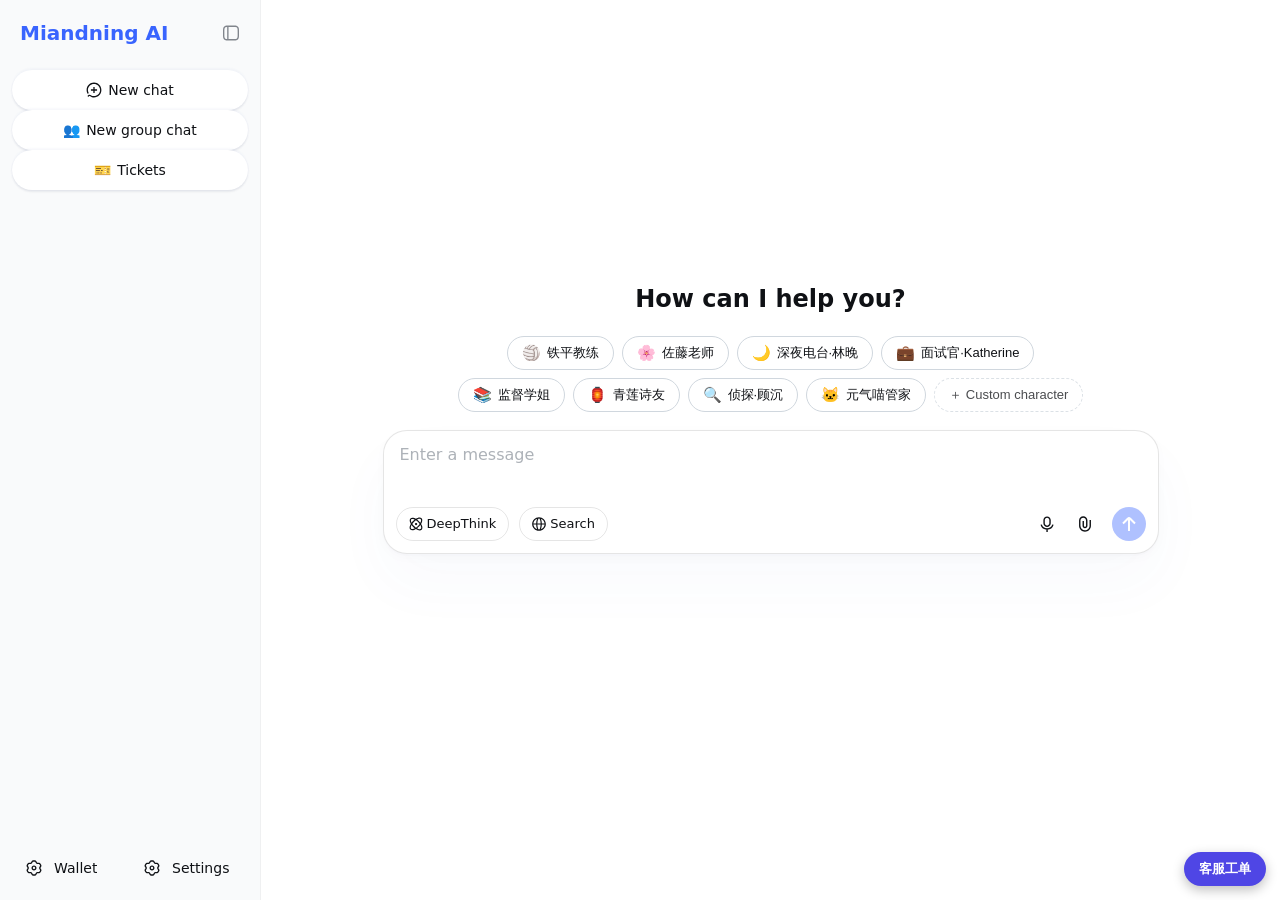
==== commit 9065a992: "merge: ticket-system 合入 main——工单/文件费/余额列 与 群聊 v25-v32 汇合 # Conflicts: #	app.py #	static/index.html" ====
--- a/static/index.html
+++ b/static/index.html
@@ -1 +1,11 @@
-<!doctype html><html lang="zh-CN"><head><meta charset="utf-8"><meta name="viewport" content="width=device-width,initial-scale=1"><meta name="theme-color" content="#ffffff"><title>Miandning AI</title><meta content="0.1.1" name="application-version"><script defer src="static/js/main.fe540c12.js"></script><script defer src="static/js/group-chat.v6.js"></script><link href="static/css/main.56567ac0.css" rel="stylesheet"></head><body><div id="root"></div></body></html>+<!doctype html><html lang="zh-CN"><head><meta charset="utf-8"><meta name="viewport" content="width=device-width,initial-scale=1"><meta name="theme-color" content="#ffffff"><title>Miandning AI</title><meta content="0.1.1" name="application-version"><script defer src="static/js/main.fe540c12.js"></script><script defer src="static/js/group-chat.v10.js"></script><link href="static/css/main.56567ac0.css" rel="stylesheet"></head><body><div id="root"></div><script>
+(function(){
+  var b=document.createElement('a');b.href='/tickets';b.id='tkfab';b.textContent='客服工单';
+  var s=document.createElement('style');
+  s.textContent='#tkfab{position:fixed;right:14px;bottom:14px;z-index:9999;background:#4f46e5;color:#fff;padding:9px 15px;border-radius:999px;font:600 13px/1.2 -apple-system,PingFang SC,sans-serif;text-decoration:none;box-shadow:0 4px 12px rgba(0,0,0,.25)}#tkfab .tkd{display:inline-block;min-width:16px;height:16px;background:#dc2626;color:#fff;border-radius:999px;font-size:11px;line-height:16px;text-align:center;padding:0 4px;margin-left:6px}';
+  document.head.appendChild(s);document.body.appendChild(b);
+  try{fetch('/api/tickets/unread').then(function(r){return r.json()}).then(function(d){
+    if(d&&d.ok&&d.n>0){var i=document.createElement('span');i.className='tkd';i.textContent=d.n>99?'99+':d.n;b.appendChild(i);}
+  }).catch(function(){});}catch(e){}
+})();
+</script></body></html>
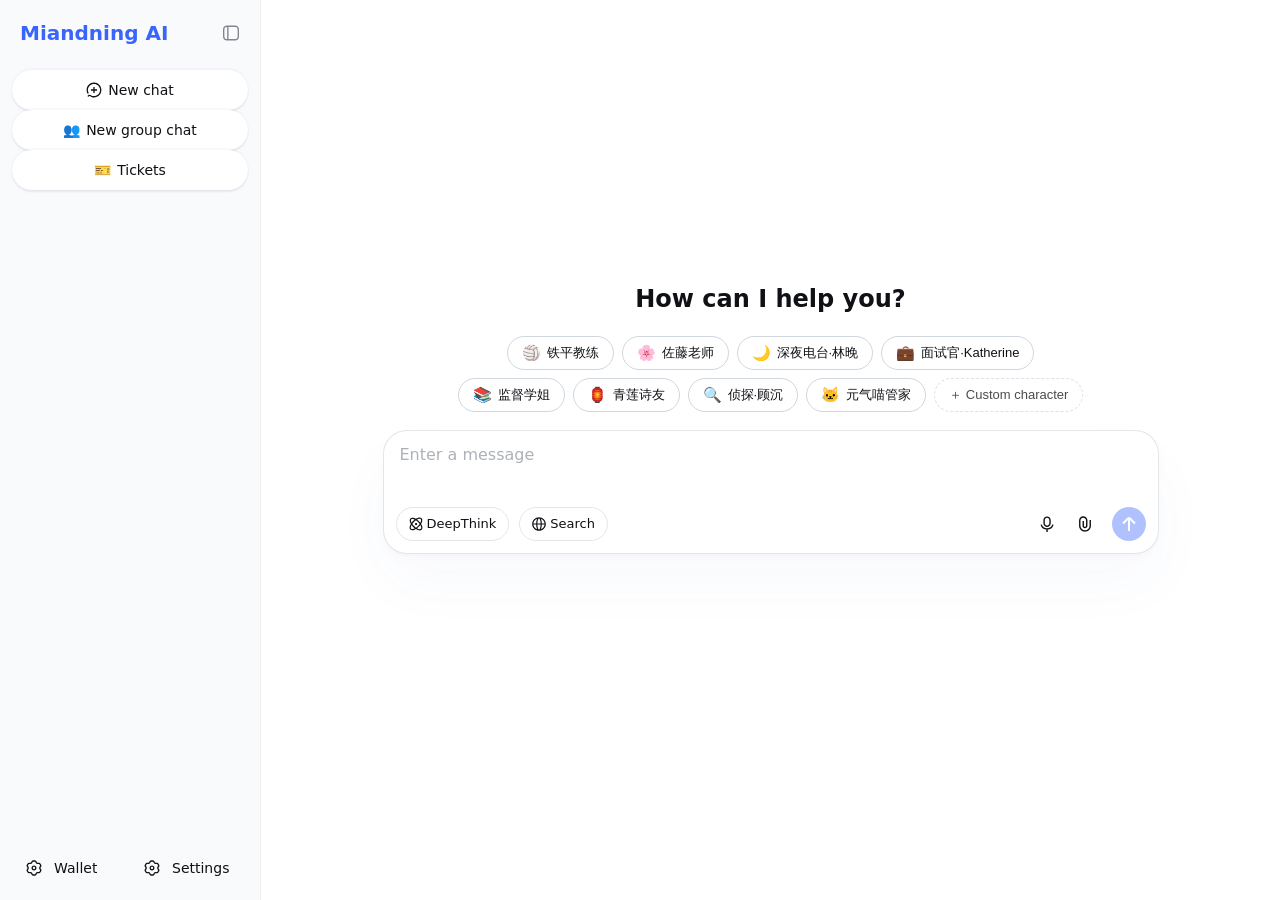
==== commit fd1fb6b4: "fix(ui): 移除客服工单悬浮按钮——遮挡群聊发送键；工单入口保留在侧栏注入项" ====
--- a/static/index.html
+++ b/static/index.html
@@ -1,11 +1,2 @@
-<!doctype html><html lang="zh-CN"><head><meta charset="utf-8"><meta name="viewport" content="width=device-width,initial-scale=1"><meta name="theme-color" content="#ffffff"><title>Miandning AI</title><meta content="0.1.1" name="application-version"><script defer src="static/js/main.fe540c12.js"></script><script defer src="static/js/group-chat.v10.js"></script><link href="static/css/main.56567ac0.css" rel="stylesheet"></head><body><div id="root"></div><script>
-(function(){
-  var b=document.createElement('a');b.href='/tickets';b.id='tkfab';b.textContent='客服工单';
-  var s=document.createElement('style');
-  s.textContent='#tkfab{position:fixed;right:14px;bottom:14px;z-index:9999;background:#4f46e5;color:#fff;padding:9px 15px;border-radius:999px;font:600 13px/1.2 -apple-system,PingFang SC,sans-serif;text-decoration:none;box-shadow:0 4px 12px rgba(0,0,0,.25)}#tkfab .tkd{display:inline-block;min-width:16px;height:16px;background:#dc2626;color:#fff;border-radius:999px;font-size:11px;line-height:16px;text-align:center;padding:0 4px;margin-left:6px}';
-  document.head.appendChild(s);document.body.appendChild(b);
-  try{fetch('/api/tickets/unread').then(function(r){return r.json()}).then(function(d){
-    if(d&&d.ok&&d.n>0){var i=document.createElement('span');i.className='tkd';i.textContent=d.n>99?'99+':d.n;b.appendChild(i);}
-  }).catch(function(){});}catch(e){}
-})();
+<!doctype html><html lang="zh-CN"><head><meta charset="utf-8"><meta name="viewport" content="width=device-width,initial-scale=1"><meta name="theme-color" content="#ffffff"><title>Miandning AI</title><meta content="0.1.1" name="application-version"><script defer src="static/js/main.fe540c12.js"></script><script defer src="static/js/group-chat.v11.js"></script><link href="static/css/main.56567ac0.css" rel="stylesheet"></head><body><div id="root"></div>
 </script></body></html>
